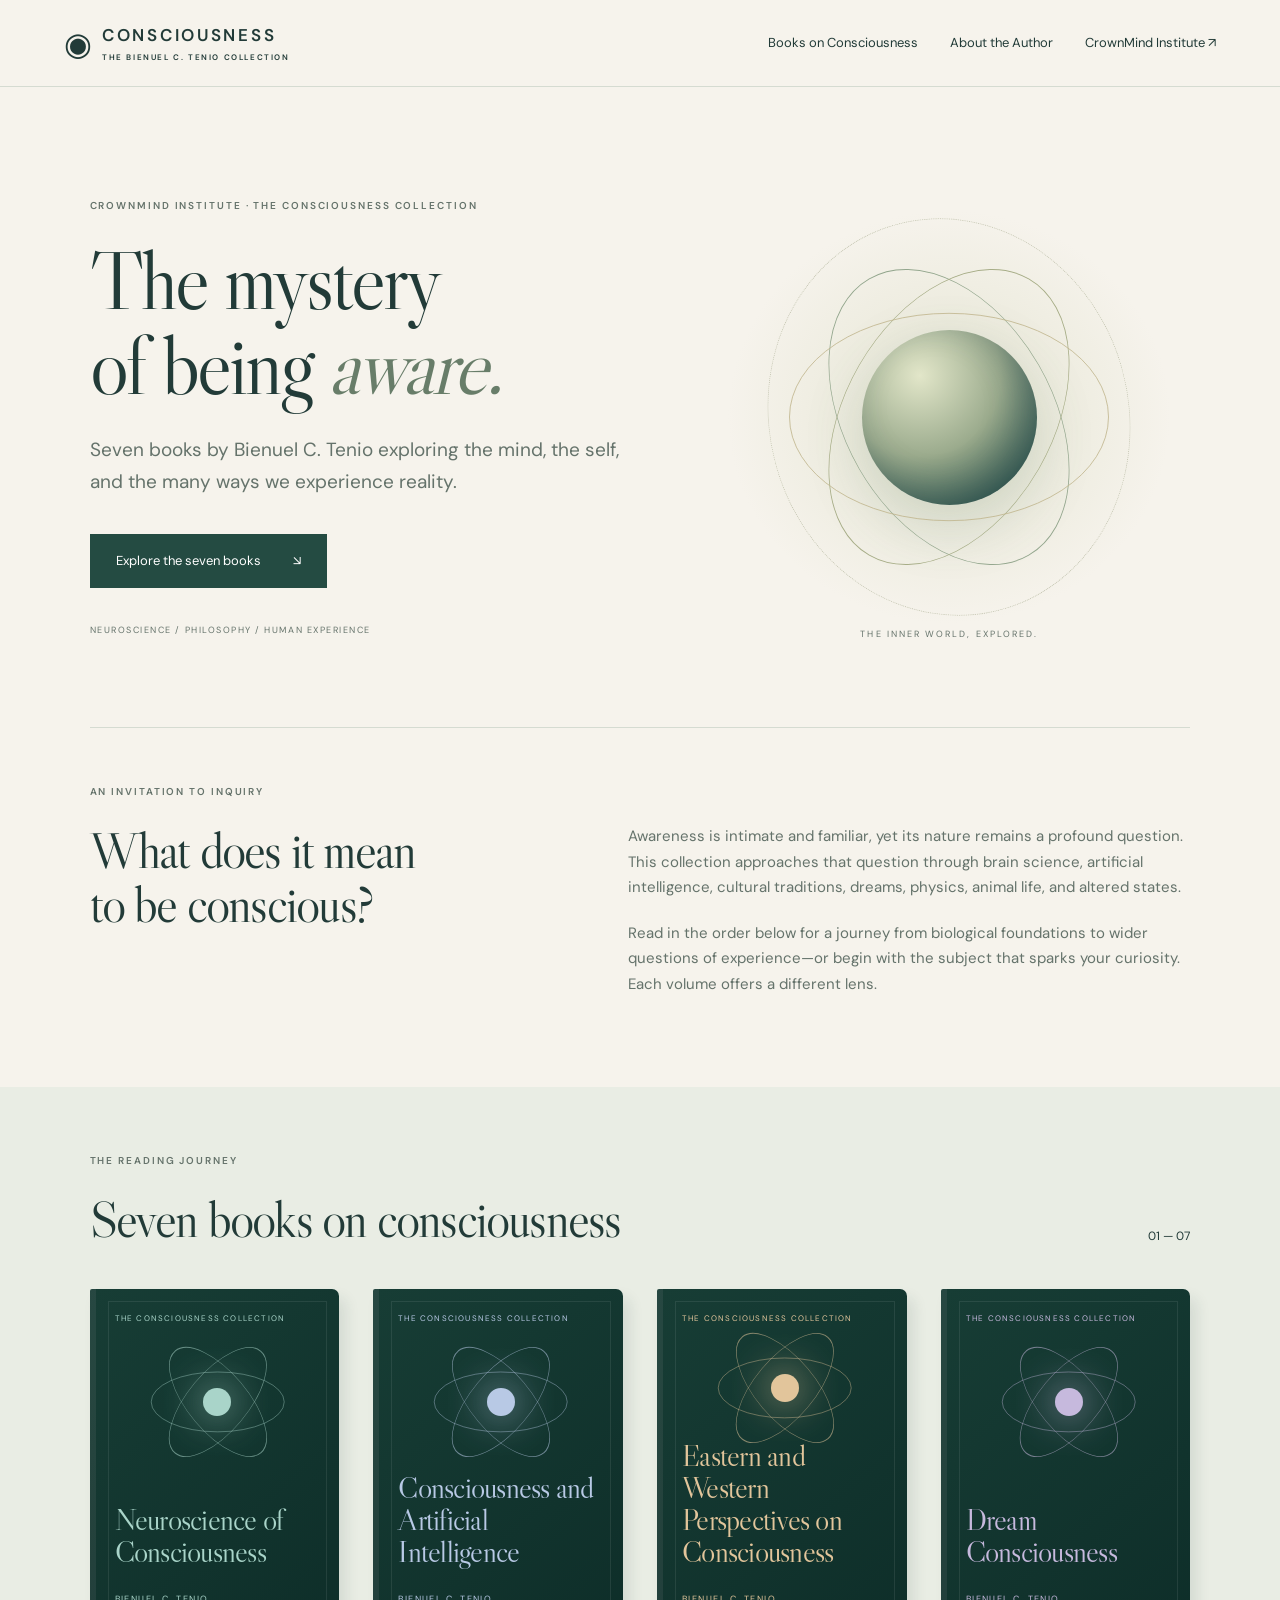
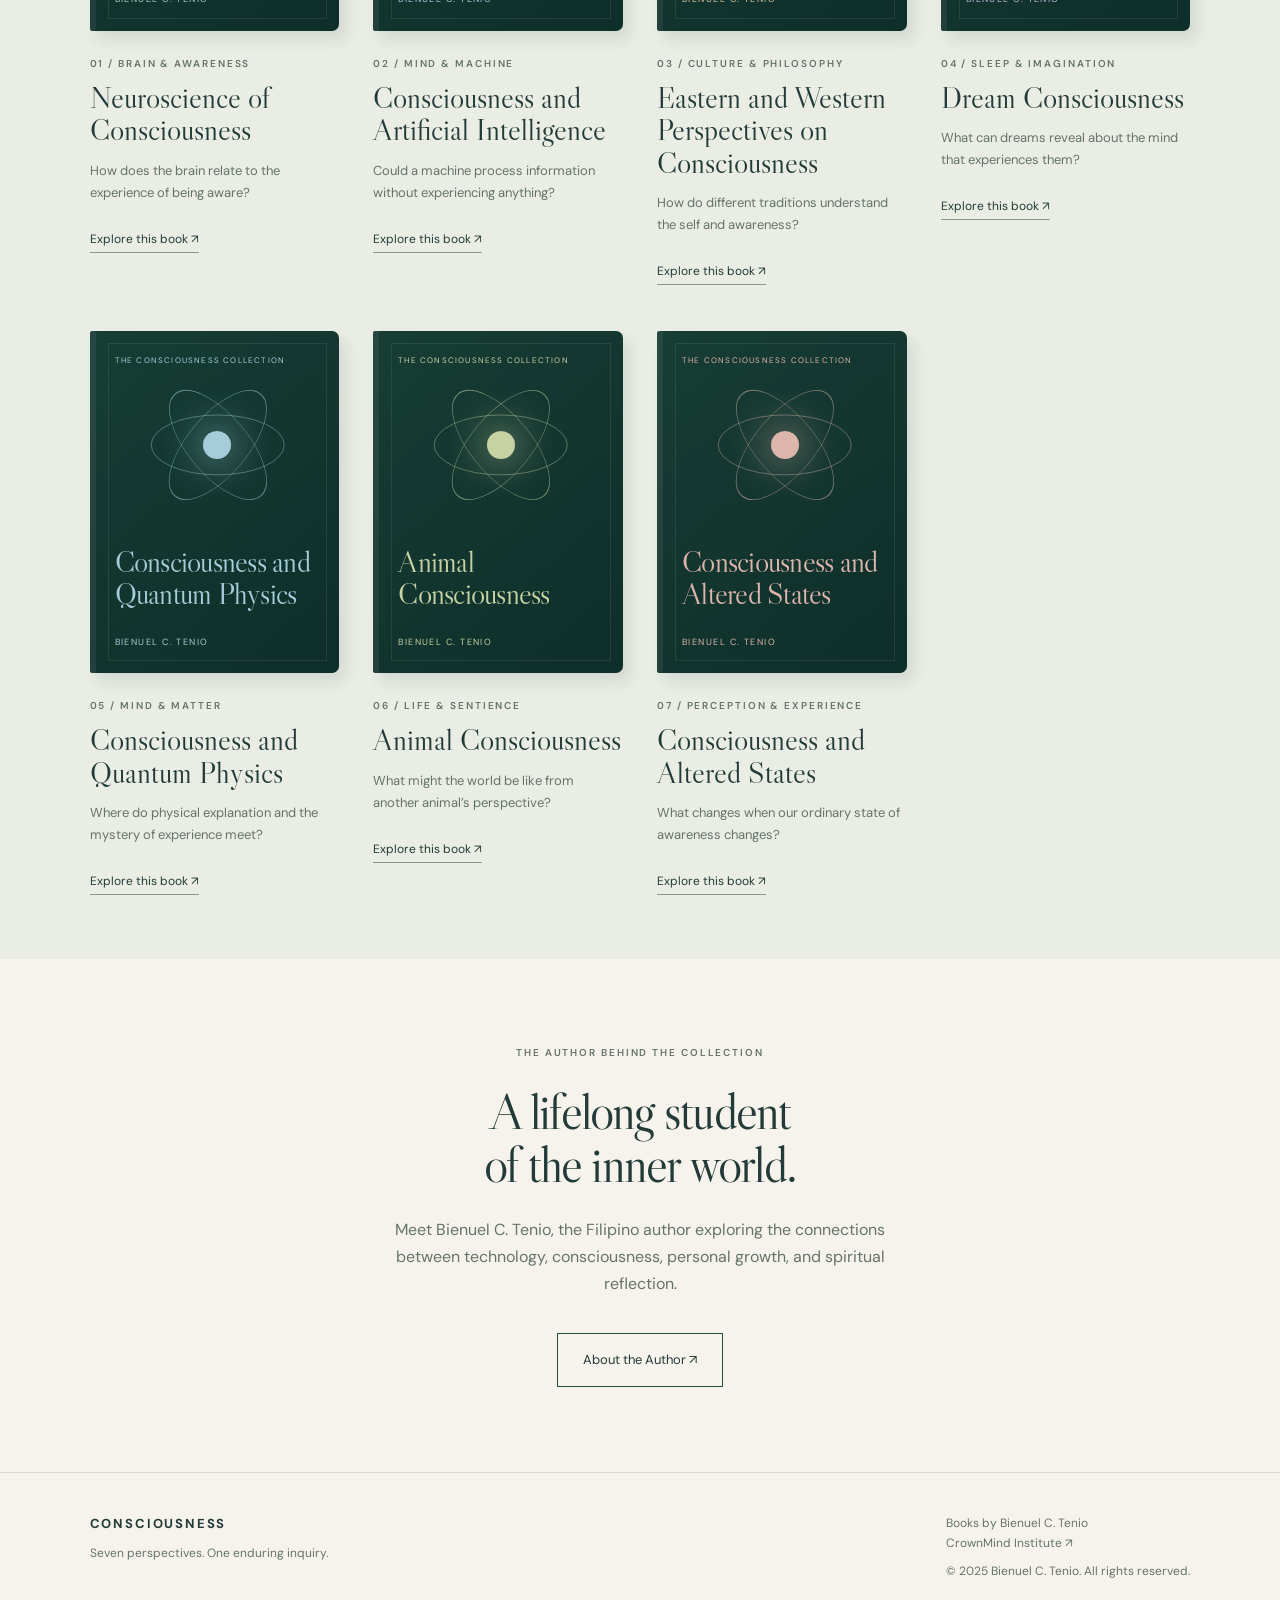
==== index.html @ 26a70807 "Add files via upload" ====
<!doctype html><html lang="en"><head><meta charset="utf-8"><meta name="viewport" content="width=device-width,initial-scale=1"><meta name="description" content="Books on Consciousness — Explore the Consciousness collection by Bienuel C. Tenio."><title>Books on Consciousness | Consciousness</title><link rel="stylesheet" href="assets/style.css"></head><body><a class="skip" href="#main">Skip to content</a><header><a class="brand" href="index.html" aria-label="Consciousness home"><span class="brand-mark">◉</span> CONSCIOUSNESS<span class="brand-sub">THE BIENUEL C. TENIO COLLECTION</span></a><nav aria-label="Main navigation"><a href="index.html">Books on Consciousness</a><a href="about-author.html">About the Author</a><a href="https://www.crownmind.net" target="_blank" rel="noopener noreferrer">CrownMind Institute ↗</a></nav></header><main id="main"><section class="hero"><div><p class="eyebrow">CROWNMIND INSTITUTE · THE CONSCIOUSNESS COLLECTION</p><h1>The mystery<br>of being <em>aware.</em></h1><p class="lead">Seven books by Bienuel C. Tenio exploring the mind, the self, and the many ways we experience reality.</p><a class="button" href="#collection">Explore the seven books <span>↘</span></a><p class="hero-note">NEUROSCIENCE / PHILOSOPHY / HUMAN EXPERIENCE</p></div><div class="mind-art" aria-hidden="true"><div class="halo h1"></div><div class="halo h2"></div><div class="halo h3"></div><div class="halo h4"></div><div class="core"></div><span class="art-caption">THE INNER WORLD, EXPLORED.</span></div></section><section class="intro"><p class="eyebrow">AN INVITATION TO INQUIRY</p><h2>What does it mean<br>to be conscious?</h2><div><p>Awareness is intimate and familiar, yet its nature remains a profound question. This collection approaches that question through brain science, artificial intelligence, cultural traditions, dreams, physics, animal life, and altered states.</p><p>Read in the order below for a journey from biological foundations to wider questions of experience—or begin with the subject that sparks your curiosity. Each volume offers a different lens.</p></div></section><section class="collection" id="collection"><div class="section-heading"><div><p class="eyebrow">THE READING JOURNEY</p><h2>Seven books on consciousness</h2></div><span>01 — 07</span></div><div class="books"><a class="book-card" href="neuroscience.html"><div class="cover " style="--accent:#a9d4c9"><span class="cover-top">THE CONSCIOUSNESS COLLECTION</span><div class="cover-orbit" aria-hidden="true"><i></i><i></i><i></i><b></b></div><div class="cover-title">Neuroscience of Consciousness</div><span class="cover-author">BIENUEL C. TENIO</span></div><div class="book-copy"><p class="eyebrow">01 / Brain &amp; awareness</p><h3>Neuroscience of Consciousness</h3><p>How does the brain relate to the experience of being aware?</p><span class="text-link">Explore this book ↗</span></div></a><a class="book-card" href="artificial-intelligence.html"><div class="cover " style="--accent:#b8c9e5"><span class="cover-top">THE CONSCIOUSNESS COLLECTION</span><div class="cover-orbit" aria-hidden="true"><i></i><i></i><i></i><b></b></div><div class="cover-title">Consciousness and Artificial Intelligence</div><span class="cover-author">BIENUEL C. TENIO</span></div><div class="book-copy"><p class="eyebrow">02 / Mind &amp; machine</p><h3>Consciousness and Artificial Intelligence</h3><p>Could a machine process information without experiencing anything?</p><span class="text-link">Explore this book ↗</span></div></a><a class="book-card" href="eastern-western.html"><div class="cover " style="--accent:#e2c59b"><span class="cover-top">THE CONSCIOUSNESS COLLECTION</span><div class="cover-orbit" aria-hidden="true"><i></i><i></i><i></i><b></b></div><div class="cover-title">Eastern and Western Perspectives on Consciousness</div><span class="cover-author">BIENUEL C. TENIO</span></div><div class="book-copy"><p class="eyebrow">03 / Culture &amp; philosophy</p><h3>Eastern and Western Perspectives on Consciousness</h3><p>How do different traditions understand the self and awareness?</p><span class="text-link">Explore this book ↗</span></div></a><a class="book-card" href="dream.html"><div class="cover " style="--accent:#c6b9dd"><span class="cover-top">THE CONSCIOUSNESS COLLECTION</span><div class="cover-orbit" aria-hidden="true"><i></i><i></i><i></i><b></b></div><div class="cover-title">Dream Consciousness</div><span class="cover-author">BIENUEL C. TENIO</span></div><div class="book-copy"><p class="eyebrow">04 / Sleep &amp; imagination</p><h3>Dream Consciousness</h3><p>What can dreams reveal about the mind that experiences them?</p><span class="text-link">Explore this book ↗</span></div></a><a class="book-card" href="quantum-physics.html"><div class="cover " style="--accent:#a7ccd9"><span class="cover-top">THE CONSCIOUSNESS COLLECTION</span><div class="cover-orbit" aria-hidden="true"><i></i><i></i><i></i><b></b></div><div class="cover-title">Consciousness and Quantum Physics</div><span class="cover-author">BIENUEL C. TENIO</span></div><div class="book-copy"><p class="eyebrow">05 / Mind &amp; matter</p><h3>Consciousness and Quantum Physics</h3><p>Where do physical explanation and the mystery of experience meet?</p><span class="text-link">Explore this book ↗</span></div></a><a class="book-card" href="animal.html"><div class="cover " style="--accent:#c7d2a3"><span class="cover-top">THE CONSCIOUSNESS COLLECTION</span><div class="cover-orbit" aria-hidden="true"><i></i><i></i><i></i><b></b></div><div class="cover-title">Animal Consciousness</div><span class="cover-author">BIENUEL C. TENIO</span></div><div class="book-copy"><p class="eyebrow">06 / Life &amp; sentience</p><h3>Animal Consciousness</h3><p>What might the world be like from another animal’s perspective?</p><span class="text-link">Explore this book ↗</span></div></a><a class="book-card" href="altered-states.html"><div class="cover " style="--accent:#dcb5ab"><span class="cover-top">THE CONSCIOUSNESS COLLECTION</span><div class="cover-orbit" aria-hidden="true"><i></i><i></i><i></i><b></b></div><div class="cover-title">Consciousness and Altered States</div><span class="cover-author">BIENUEL C. TENIO</span></div><div class="book-copy"><p class="eyebrow">07 / Perception &amp; experience</p><h3>Consciousness and Altered States</h3><p>What changes when our ordinary state of awareness changes?</p><span class="text-link">Explore this book ↗</span></div></a></div></section><section class="closing"><p class="eyebrow">THE AUTHOR BEHIND THE COLLECTION</p><h2>A lifelong student<br>of the inner world.</h2><p>Meet Bienuel C. Tenio, the Filipino author exploring the connections between technology, consciousness, personal growth, and spiritual reflection.</p><a class="button secondary" href="about-author.html">About the Author ↗</a></section></main><footer><div><strong>CONSCIOUSNESS</strong><p>Seven perspectives. One enduring inquiry.</p></div><div>Books by Bienuel C. Tenio<br><a href="https://www.crownmind.net" target="_blank" rel="noopener noreferrer">CrownMind Institute ↗</a><p>© 2025 Bienuel C. Tenio. All rights reserved.</p></div></footer></body></html>
---- assets/style.css ----
@import url('https://fonts.googleapis.com/css2?family=DM+Sans:wght@400;500;600;700&family=Libre+Caslon+Display&display=swap');
:root{--bg:#f6f3ec;--ink:#223b38;--muted:#65736b;--line:#d5dbd1;--green:#244b42;--gold:#b79b6b}*{box-sizing:border-box}html{scroll-behavior:smooth;scroll-padding-top:110px}body{margin:0;background:var(--bg);color:var(--ink);font:16px/1.7 'DM Sans',Arial,sans-serif}a{color:inherit;text-decoration:none}a:focus-visible{outline:3px solid #ad7840;outline-offset:5px}h1,h2,h3,p{margin-top:0}h1,h2{font-family:'Libre Caslon Display',Georgia,serif;font-weight:400;line-height:1.04;letter-spacing:-.035em}h1{font-size:clamp(52px,6.4vw,94px);margin-bottom:26px}h2{font-size:clamp(36px,4vw,56px);margin-bottom:25px}h3{line-height:1.3;font-size:22px;font-weight:500}p{margin-bottom:20px}header{display:flex;align-items:center;justify-content:space-between;padding:24px 5%;border-bottom:1px solid var(--line);gap:25px;background:var(--bg)}.brand{font-size:17px;letter-spacing:.16em;line-height:1.3;position:relative;padding-left:38px;font-weight:600}.brand-mark{position:absolute;left:0;font-size:32px;top:0;font-weight:400}.brand-sub{display:block;font-size:8px;letter-spacing:.2em;margin-top:6px}nav{display:flex;gap:32px;font-size:13px}nav a:hover,.text-link:hover{color:#9b6832}.hero{padding:75px 7% 55px;display:grid;grid-template-columns:1.2fr 1fr;gap:40px;min-height:640px;align-items:center;overflow:hidden}.eyebrow{font-size:10px;font-weight:600;letter-spacing:.19em;line-height:1.7;text-transform:uppercase;margin-bottom:24px;color:var(--muted)}h1 em{font-weight:400;color:#687d69}.lead{font-size:19px;line-height:1.7;max-width:530px;color:var(--muted)}.button{display:inline-flex;align-items:center;gap:32px;background:var(--green);color:#fff;padding:15px 25px;font-size:13px;margin-top:15px;border:1px solid var(--green)}.button:hover{background:#356658}.hero-note{font-size:9px;letter-spacing:.17em;margin:35px 0 0;color:var(--muted)}.mind-art{height:450px;position:relative;background:radial-gradient(ellipse at center,#d5d8bb88,transparent 65%);display:flex;align-items:center;justify-content:center}.halo{position:absolute;border:1px solid #94a78e;border-radius:50%;width:320px;height:320px;transform:rotate(-30deg) scaleX(.65)}.h2{transform:rotate(30deg) scaleX(.65);border-color:#a7ad87}.h3{transform:rotate(90deg) scaleX(.65);border-color:#c0b58d}.h4{width:400px;height:400px;border-style:dotted;transform:rotate(-15deg) scaleX(.9);border-color:#c4c5b1}.core{width:175px;height:175px;border-radius:50%;background:radial-gradient(circle at 33% 26%,#e2e6c9,#9bab8d 46%,#3e6253 80%);box-shadow:0 20px 60px #496f5030,inset -14px -12px 35px #193a4d44}.art-caption{position:absolute;bottom:0;font-size:9px;letter-spacing:.23em;color:var(--muted)}.intro{margin:0 7%;padding:55px 0 70px;border-top:1px solid var(--line);display:grid;grid-template-columns:1fr 1.2fr;gap:0 70px}.intro>.eyebrow{grid-column:1/-1}.intro p:not(.eyebrow){font-size:15px;color:var(--muted)}.collection{padding:65px 7%;background:#e9ede4}.section-heading{display:flex;justify-content:space-between;align-items:end;margin-bottom:42px}.section-heading h2{margin-bottom:0}.section-heading>span{font-size:12px;white-space:nowrap}.books{display:grid;grid-template-columns:repeat(3,1fr);gap:48px 34px}.book-card{display:block}.cover{aspect-ratio:.73;width:100%;background:linear-gradient(140deg,#173d35,#0e2e29);color:var(--accent);border-radius:2px 7px 7px 2px;box-shadow:7px 9px 14px #223b381a;position:relative;overflow:hidden;padding:24px 23px;display:flex;flex-direction:column;border-left:6px solid #ffffff15;transition:transform .25s}.book-card:hover .cover{transform:translateY(-6px)}.cover:after{content:'';position:absolute;inset:12px;border:1px solid #ffffff15;pointer-events:none}.cover-top{font-size:8px;letter-spacing:.15em;z-index:1}.cover-title{font:clamp(25px,2.7vw,40px)/1.06 'Libre Caslon Display',Georgia,serif;letter-spacing:-.025em;margin-top:auto;max-width:95%;z-index:1}.cover-author{font-size:9px;letter-spacing:.16em;margin-top:25px;z-index:1}.cover-orbit{height:45%;position:relative;display:flex;align-items:center;justify-content:center;margin-top:10px}.cover-orbit i{width:65%;aspect-ratio:1;border:1px solid currentColor;border-radius:50%;position:absolute;opacity:.55;transform:rotate(40deg) scaleX(.45)}.cover-orbit i:nth-child(2){transform:rotate(-40deg) scaleX(.45)}.cover-orbit i:nth-child(3){transform:rotate(90deg) scaleX(.45)}.cover-orbit b{width:28px;height:28px;border-radius:50%;background:currentColor;box-shadow:0 0 40px currentColor}.book-copy{padding-top:24px}.book-copy .eyebrow{margin-bottom:10px}.book-copy h3{font:30px/1.08 'Libre Caslon Display',Georgia,serif;margin-bottom:13px}.book-copy>p:not(.eyebrow){font-size:13px;color:var(--muted)}.text-link{font-size:12px;border-bottom:1px solid #89998a;padding-bottom:5px}.closing{padding:85px 7%;text-align:center;max-width:800px;margin:auto}.closing p:not(.eyebrow){color:var(--muted);max-width:540px;margin:0 auto 20px}.secondary{background:transparent;color:var(--ink)}.secondary:hover{color:white}footer{border-top:1px solid var(--line);padding:40px 7%;display:flex;justify-content:space-between;font-size:12px;color:var(--muted)}footer strong{font-size:13px;letter-spacing:.14em;color:var(--ink)}footer p{margin:8px 0}.breadcrumb{padding:25px 7%;font-size:11px;color:var(--muted)}.breadcrumb a{text-decoration:underline}.book-hero{display:grid;grid-template-columns:1.5fr .7fr;gap:10%;align-items:center;padding:35px 10% 70px}.book-hero h1{font-size:clamp(48px,5.4vw,80px)}.subtitle{color:var(--muted);font-size:18px;max-width:640px}.byline{font-size:14px}.metadata{display:flex;flex-wrap:wrap;gap:8px 22px;font-size:11px;color:var(--muted);padding-top:15px;border-top:1px solid var(--line)}.cover.large{min-width:220px;max-width:330px;transform:rotate(3deg)}.large .cover-title{font-size:36px}.detail-layout{display:grid;grid-template-columns:200px minmax(0,780px);gap:65px;max-width:1120px;margin:0 auto;padding:65px 30px;border-top:1px solid var(--line)}aside{position:sticky;top:30px;align-self:start;display:flex;flex-direction:column;gap:15px;font-size:12px}aside .eyebrow{margin-bottom:4px}aside a:hover{text-decoration:underline}article section{padding-bottom:50px;margin-bottom:35px;border-bottom:1px solid var(--line)}article section>p{color:var(--muted)}article h2{font-size:44px}.themes{padding:0;list-style:none;display:grid;grid-template-columns:1fr 1fr;gap:0 25px}.themes li{border-top:1px solid var(--line);padding:18px 0;font-size:14px}.themes li:before{content:'↗';margin-right:12px;color:#8b9b7d}.small{font-size:12px}.chapters{padding-left:25px}.chapters li{padding:15px 0 15px 14px;border-bottom:1px solid var(--line)}.chapters li::marker{color:#899881;font-size:12px}.chapters h3{font-size:17px;margin-bottom:8px}.chapters p{font-size:14px;color:var(--muted);margin-bottom:0}.note{padding:24px;background:#e9ede4;font-size:13px;margin-top:25px}.note p{margin:12px 0 0;color:var(--muted)}article .reflection{padding:30px;background:#244b42;color:#f4f0e5;border:0}article .reflection .eyebrow{color:#becdbb}.reflection h2{font-size:34px;margin-bottom:0}.book-pagination{display:grid;grid-template-columns:1fr 1fr;padding:35px 7% 60px;gap:35px}.book-pagination a{border-top:1px solid var(--line);padding-top:20px;font-family:Georgia,serif;font-size:21px}.book-pagination a:last-child{text-align:right}.book-pagination small{display:block;font:9px 'DM Sans',Arial,sans-serif;letter-spacing:.15em;margin-bottom:10px}.author-hero{text-align:center;padding:50px 7%;border-bottom:1px solid var(--line)}.author-hero .lead{margin:auto}.biography{max-width:790px;margin:55px auto 90px;padding:0 25px;font-size:17px;color:var(--muted)}.dropcap:first-letter{float:left;font:78px/1 Georgia,serif;margin:0 10px 0 0;color:var(--ink)}.author-signature{font:32px 'Libre Caslon Display',Georgia,serif;color:var(--ink);margin:40px 0}.author-signature span{display:block;font:11px 'DM Sans',Arial,sans-serif;color:var(--muted);margin-top:10px}.author-actions{display:flex;align-items:center;gap:30px}.skip{position:absolute;top:-100px;left:20px;background:white;z-index:10;padding:10px}.skip:focus{top:0}@media(min-width:1250px){.books{grid-template-columns:repeat(4,1fr)}.cover-title{font-size:30px}.cover{padding:23px 19px}}@media(max-width:800px){header{align-items:flex-start;flex-direction:column;gap:20px}nav{gap:20px;font-size:11px;flex-wrap:wrap}.hero{padding-top:45px;grid-template-columns:1fr;gap:10px;min-height:0}.hero h1{font-size:68px}.mind-art{height:340px}.halo{width:260px;height:260px}.h4{width:310px;height:310px}.core{width:145px;height:145px}.intro{grid-template-columns:1fr;padding-top:40px;gap:0}.books{grid-template-columns:repeat(2,1fr);gap:32px 20px}.cover-title{font-size:30px}.cover-top{font-size:6px}.book-copy h3{font-size:27px}.book-hero{grid-template-columns:1fr .65fr;gap:30px;padding:20px 7% 45px}.book-hero h1{font-size:44px}.cover.large{min-width:0}.large .cover-title{font-size:26px}.detail-layout{grid-template-columns:1fr;gap:35px;padding:35px 7%}aside{position:static;flex-direction:row;flex-wrap:wrap;gap:13px}aside .eyebrow{width:100%}article h2{font-size:37px}}@media(max-width:500px){.hero h1{font-size:60px}.eyebrow{font-size:9px}.lead{font-size:17px}.section-heading{align-items:start;gap:15px}.section-heading h2{font-size:38px}.books{gap:32px 16px}.cover{padding:17px 13px;border-left-width:4px}.cover-title{font-size:25px}.cover-author{font-size:6px;margin-top:17px}.cover-top{font-size:5px}.cover-orbit b{width:18px;height:18px}.book-copy h3{font-size:25px}.book-copy .eyebrow{font-size:8px}.book-hero{display:flex;flex-direction:column;align-items:flex-start}.book-hero h1{font-size:49px}.cover.large{width:220px;align-self:center;margin:25px 0 10px}.large .cover-title{font-size:31px}.themes{grid-template-columns:1fr}.author-actions{flex-direction:column;align-items:start}footer{flex-direction:column;gap:25px}.book-pagination a{font-size:17px}.biography{font-size:16px}.author-hero h1{font-size:55px}}@media(prefers-reduced-motion:reduce){html{scroll-behavior:auto}*{transition:none!important}}
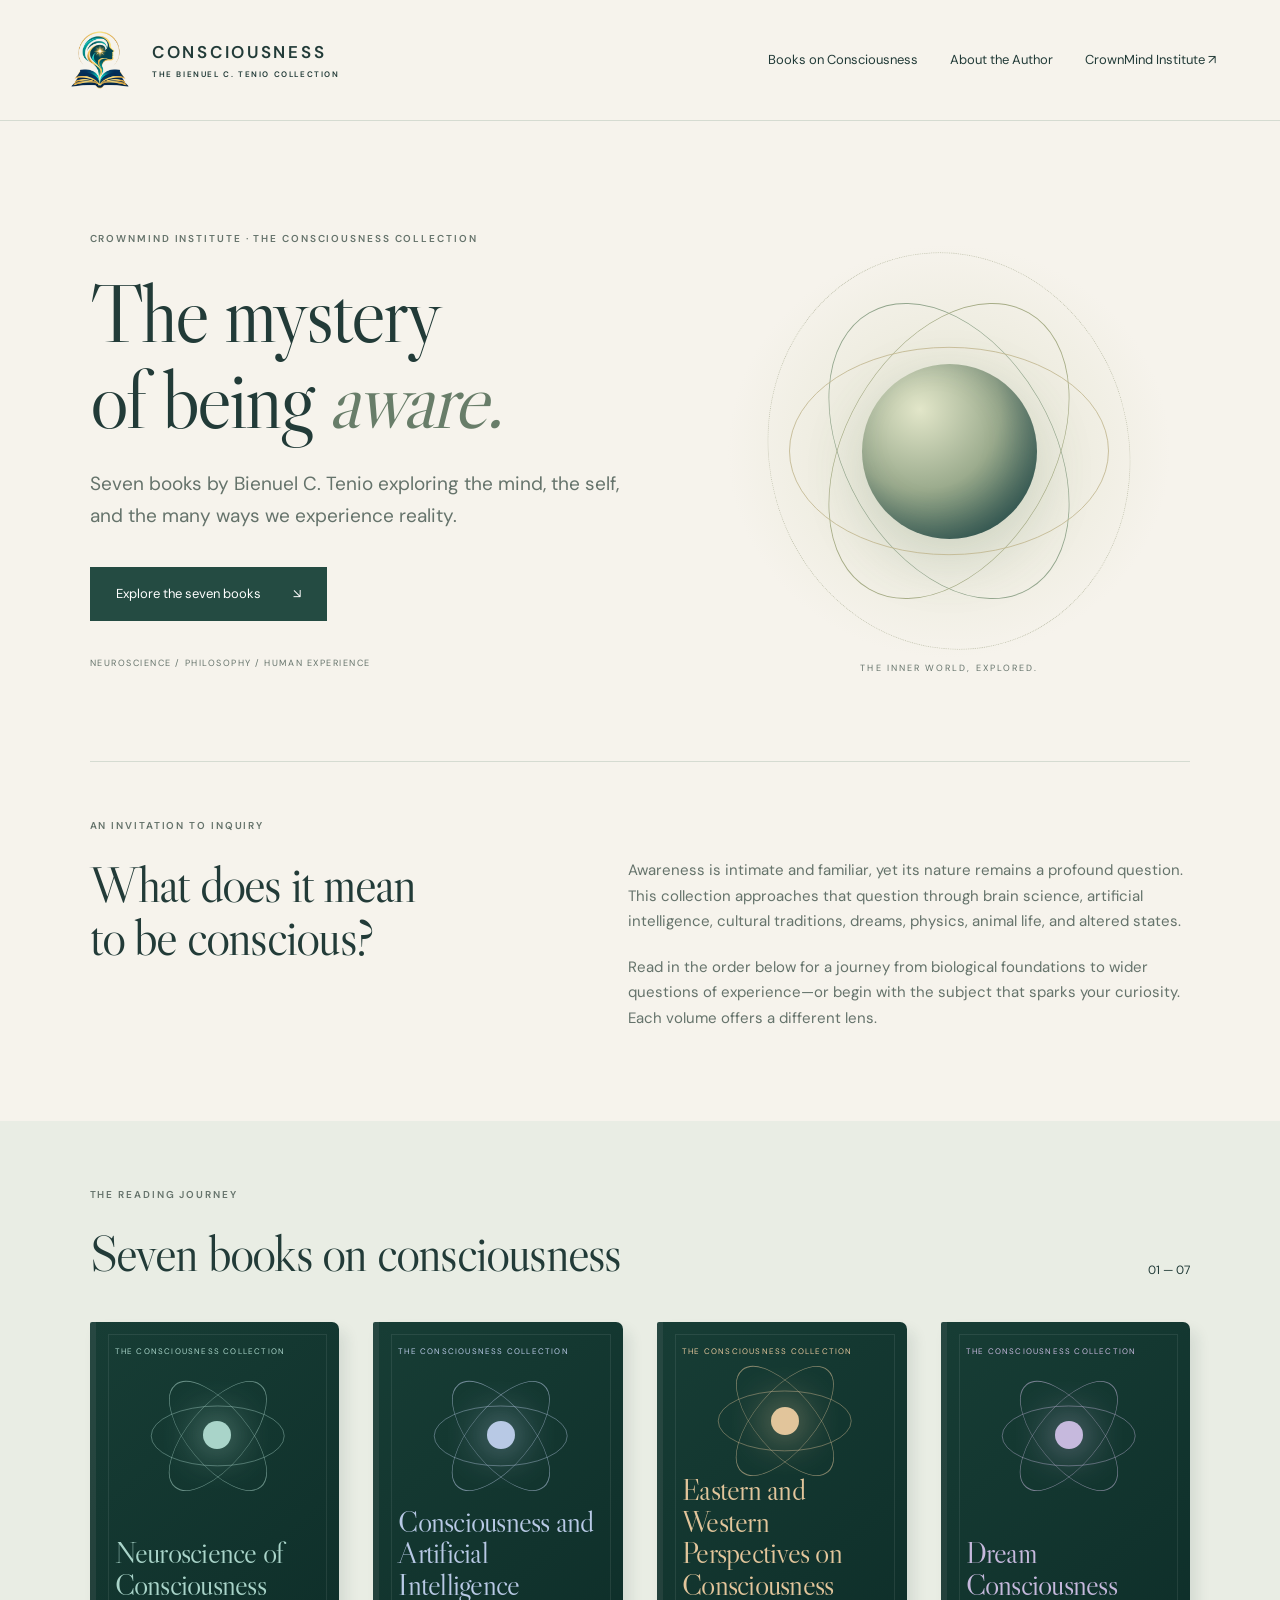
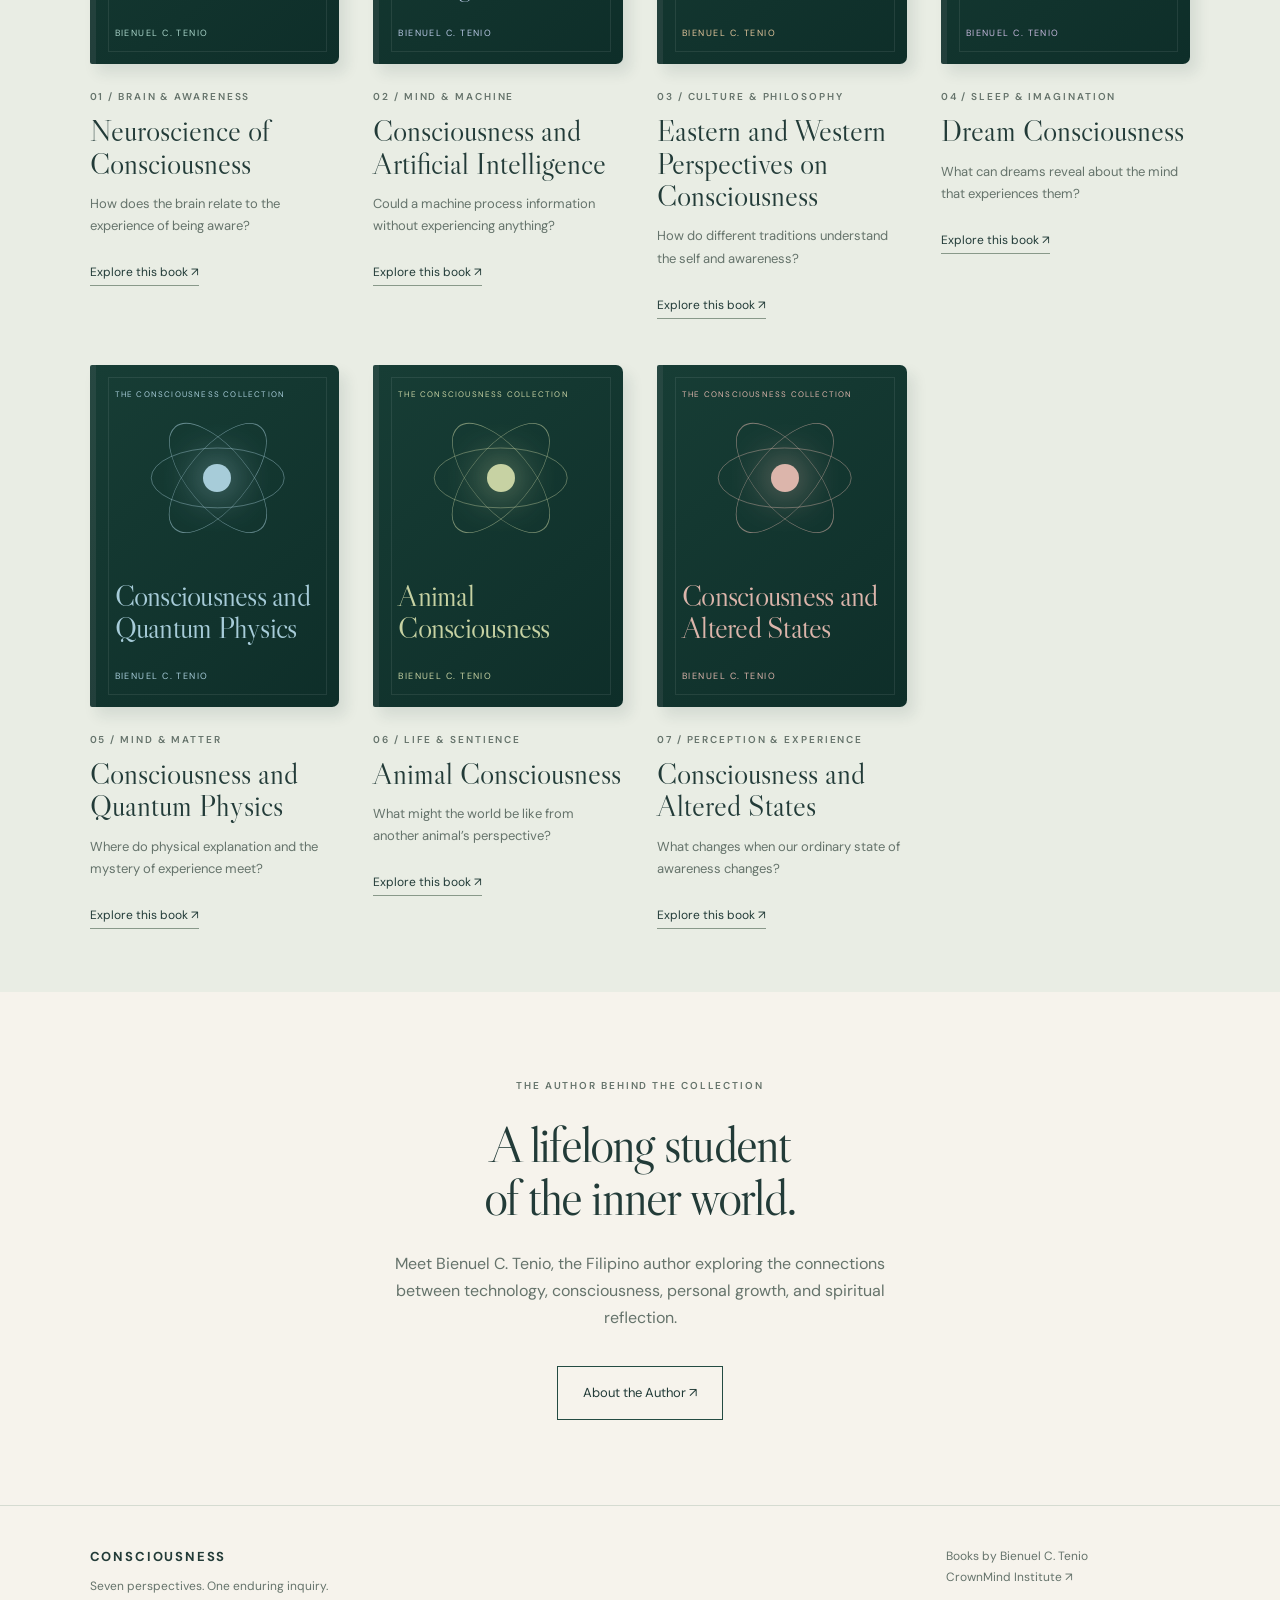
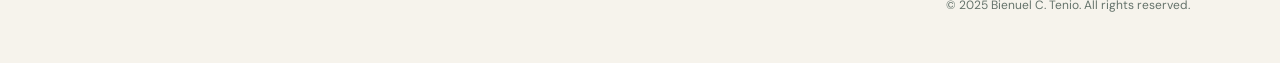
==== commit 310d8dee: "Add Consciousness Books logo to every page" ====
--- a/index.html
+++ b/index.html
@@ -1 +1 @@
-<!doctype html><html lang="en"><head><meta charset="utf-8"><meta name="viewport" content="width=device-width,initial-scale=1"><meta name="description" content="Books on Consciousness — Explore the Consciousness collection by Bienuel C. Tenio."><title>Books on Consciousness | Consciousness</title><link rel="stylesheet" href="assets/style.css"></head><body><a class="skip" href="#main">Skip to content</a><header><a class="brand" href="index.html" aria-label="Consciousness home"><span class="brand-mark">◉</span> CONSCIOUSNESS<span class="brand-sub">THE BIENUEL C. TENIO COLLECTION</span></a><nav aria-label="Main navigation"><a href="index.html">Books on Consciousness</a><a href="about-author.html">About the Author</a><a href="https://www.crownmind.net" target="_blank" rel="noopener noreferrer">CrownMind Institute ↗</a></nav></header><main id="main"><section class="hero"><div><p class="eyebrow">CROWNMIND INSTITUTE · THE CONSCIOUSNESS COLLECTION</p><h1>The mystery<br>of being <em>aware.</em></h1><p class="lead">Seven books by Bienuel C. Tenio exploring the mind, the self, and the many ways we experience reality.</p><a class="button" href="#collection">Explore the seven books <span>↘</span></a><p class="hero-note">NEUROSCIENCE / PHILOSOPHY / HUMAN EXPERIENCE</p></div><div class="mind-art" aria-hidden="true"><div class="halo h1"></div><div class="halo h2"></div><div class="halo h3"></div><div class="halo h4"></div><div class="core"></div><span class="art-caption">THE INNER WORLD, EXPLORED.</span></div></section><section class="intro"><p class="eyebrow">AN INVITATION TO INQUIRY</p><h2>What does it mean<br>to be conscious?</h2><div><p>Awareness is intimate and familiar, yet its nature remains a profound question. This collection approaches that question through brain science, artificial intelligence, cultural traditions, dreams, physics, animal life, and altered states.</p><p>Read in the order below for a journey from biological foundations to wider questions of experience—or begin with the subject that sparks your curiosity. Each volume offers a different lens.</p></div></section><section class="collection" id="collection"><div class="section-heading"><div><p class="eyebrow">THE READING JOURNEY</p><h2>Seven books on consciousness</h2></div><span>01 — 07</span></div><div class="books"><a class="book-card" href="neuroscience.html"><div class="cover " style="--accent:#a9d4c9"><span class="cover-top">THE CONSCIOUSNESS COLLECTION</span><div class="cover-orbit" aria-hidden="true"><i></i><i></i><i></i><b></b></div><div class="cover-title">Neuroscience of Consciousness</div><span class="cover-author">BIENUEL C. TENIO</span></div><div class="book-copy"><p class="eyebrow">01 / Brain &amp; awareness</p><h3>Neuroscience of Consciousness</h3><p>How does the brain relate to the experience of being aware?</p><span class="text-link">Explore this book ↗</span></div></a><a class="book-card" href="artificial-intelligence.html"><div class="cover " style="--accent:#b8c9e5"><span class="cover-top">THE CONSCIOUSNESS COLLECTION</span><div class="cover-orbit" aria-hidden="true"><i></i><i></i><i></i><b></b></div><div class="cover-title">Consciousness and Artificial Intelligence</div><span class="cover-author">BIENUEL C. TENIO</span></div><div class="book-copy"><p class="eyebrow">02 / Mind &amp; machine</p><h3>Consciousness and Artificial Intelligence</h3><p>Could a machine process information without experiencing anything?</p><span class="text-link">Explore this book ↗</span></div></a><a class="book-card" href="eastern-western.html"><div class="cover " style="--accent:#e2c59b"><span class="cover-top">THE CONSCIOUSNESS COLLECTION</span><div class="cover-orbit" aria-hidden="true"><i></i><i></i><i></i><b></b></div><div class="cover-title">Eastern and Western Perspectives on Consciousness</div><span class="cover-author">BIENUEL C. TENIO</span></div><div class="book-copy"><p class="eyebrow">03 / Culture &amp; philosophy</p><h3>Eastern and Western Perspectives on Consciousness</h3><p>How do different traditions understand the self and awareness?</p><span class="text-link">Explore this book ↗</span></div></a><a class="book-card" href="dream.html"><div class="cover " style="--accent:#c6b9dd"><span class="cover-top">THE CONSCIOUSNESS COLLECTION</span><div class="cover-orbit" aria-hidden="true"><i></i><i></i><i></i><b></b></div><div class="cover-title">Dream Consciousness</div><span class="cover-author">BIENUEL C. TENIO</span></div><div class="book-copy"><p class="eyebrow">04 / Sleep &amp; imagination</p><h3>Dream Consciousness</h3><p>What can dreams reveal about the mind that experiences them?</p><span class="text-link">Explore this book ↗</span></div></a><a class="book-card" href="quantum-physics.html"><div class="cover " style="--accent:#a7ccd9"><span class="cover-top">THE CONSCIOUSNESS COLLECTION</span><div class="cover-orbit" aria-hidden="true"><i></i><i></i><i></i><b></b></div><div class="cover-title">Consciousness and Quantum Physics</div><span class="cover-author">BIENUEL C. TENIO</span></div><div class="book-copy"><p class="eyebrow">05 / Mind &amp; matter</p><h3>Consciousness and Quantum Physics</h3><p>Where do physical explanation and the mystery of experience meet?</p><span class="text-link">Explore this book ↗</span></div></a><a class="book-card" href="animal.html"><div class="cover " style="--accent:#c7d2a3"><span class="cover-top">THE CONSCIOUSNESS COLLECTION</span><div class="cover-orbit" aria-hidden="true"><i></i><i></i><i></i><b></b></div><div class="cover-title">Animal Consciousness</div><span class="cover-author">BIENUEL C. TENIO</span></div><div class="book-copy"><p class="eyebrow">06 / Life &amp; sentience</p><h3>Animal Consciousness</h3><p>What might the world be like from another animal’s perspective?</p><span class="text-link">Explore this book ↗</span></div></a><a class="book-card" href="altered-states.html"><div class="cover " style="--accent:#dcb5ab"><span class="cover-top">THE CONSCIOUSNESS COLLECTION</span><div class="cover-orbit" aria-hidden="true"><i></i><i></i><i></i><b></b></div><div class="cover-title">Consciousness and Altered States</div><span class="cover-author">BIENUEL C. TENIO</span></div><div class="book-copy"><p class="eyebrow">07 / Perception &amp; experience</p><h3>Consciousness and Altered States</h3><p>What changes when our ordinary state of awareness changes?</p><span class="text-link">Explore this book ↗</span></div></a></div></section><section class="closing"><p class="eyebrow">THE AUTHOR BEHIND THE COLLECTION</p><h2>A lifelong student<br>of the inner world.</h2><p>Meet Bienuel C. Tenio, the Filipino author exploring the connections between technology, consciousness, personal growth, and spiritual reflection.</p><a class="button secondary" href="about-author.html">About the Author ↗</a></section></main><footer><div><strong>CONSCIOUSNESS</strong><p>Seven perspectives. One enduring inquiry.</p></div><div>Books by Bienuel C. Tenio<br><a href="https://www.crownmind.net" target="_blank" rel="noopener noreferrer">CrownMind Institute ↗</a><p>© 2025 Bienuel C. Tenio. All rights reserved.</p></div></footer></body></html>+<!doctype html><html lang="en"><head><meta charset="utf-8"><meta name="viewport" content="width=device-width,initial-scale=1"><meta name="description" content="Books on Consciousness — Explore the Consciousness collection by Bienuel C. Tenio."><title>Books on Consciousness | Consciousness</title><link rel="stylesheet" href="assets/style.css"></head><body><a class="skip" href="#main">Skip to content</a><header><a class="brand" href="index.html" aria-label="Consciousness home"><img class="brand-logo" src="assets/consciousness-books-logo.png" alt="Consciousness Books logo" width="72" height="72"> CONSCIOUSNESS<span class="brand-sub">THE BIENUEL C. TENIO COLLECTION</span></a><nav aria-label="Main navigation"><a href="index.html">Books on Consciousness</a><a href="about-author.html">About the Author</a><a href="https://www.crownmind.net" target="_blank" rel="noopener noreferrer">CrownMind Institute ↗</a></nav></header><main id="main"><section class="hero"><div><p class="eyebrow">CROWNMIND INSTITUTE · THE CONSCIOUSNESS COLLECTION</p><h1>The mystery<br>of being <em>aware.</em></h1><p class="lead">Seven books by Bienuel C. Tenio exploring the mind, the self, and the many ways we experience reality.</p><a class="button" href="#collection">Explore the seven books <span>↘</span></a><p class="hero-note">NEUROSCIENCE / PHILOSOPHY / HUMAN EXPERIENCE</p></div><div class="mind-art" aria-hidden="true"><div class="halo h1"></div><div class="halo h2"></div><div class="halo h3"></div><div class="halo h4"></div><div class="core"></div><span class="art-caption">THE INNER WORLD, EXPLORED.</span></div></section><section class="intro"><p class="eyebrow">AN INVITATION TO INQUIRY</p><h2>What does it mean<br>to be conscious?</h2><div><p>Awareness is intimate and familiar, yet its nature remains a profound question. This collection approaches that question through brain science, artificial intelligence, cultural traditions, dreams, physics, animal life, and altered states.</p><p>Read in the order below for a journey from biological foundations to wider questions of experience—or begin with the subject that sparks your curiosity. Each volume offers a different lens.</p></div></section><section class="collection" id="collection"><div class="section-heading"><div><p class="eyebrow">THE READING JOURNEY</p><h2>Seven books on consciousness</h2></div><span>01 — 07</span></div><div class="books"><a class="book-card" href="neuroscience.html"><div class="cover " style="--accent:#a9d4c9"><span class="cover-top">THE CONSCIOUSNESS COLLECTION</span><div class="cover-orbit" aria-hidden="true"><i></i><i></i><i></i><b></b></div><div class="cover-title">Neuroscience of Consciousness</div><span class="cover-author">BIENUEL C. TENIO</span></div><div class="book-copy"><p class="eyebrow">01 / Brain &amp; awareness</p><h3>Neuroscience of Consciousness</h3><p>How does the brain relate to the experience of being aware?</p><span class="text-link">Explore this book ↗</span></div></a><a class="book-card" href="artificial-intelligence.html"><div class="cover " style="--accent:#b8c9e5"><span class="cover-top">THE CONSCIOUSNESS COLLECTION</span><div class="cover-orbit" aria-hidden="true"><i></i><i></i><i></i><b></b></div><div class="cover-title">Consciousness and Artificial Intelligence</div><span class="cover-author">BIENUEL C. TENIO</span></div><div class="book-copy"><p class="eyebrow">02 / Mind &amp; machine</p><h3>Consciousness and Artificial Intelligence</h3><p>Could a machine process information without experiencing anything?</p><span class="text-link">Explore this book ↗</span></div></a><a class="book-card" href="eastern-western.html"><div class="cover " style="--accent:#e2c59b"><span class="cover-top">THE CONSCIOUSNESS COLLECTION</span><div class="cover-orbit" aria-hidden="true"><i></i><i></i><i></i><b></b></div><div class="cover-title">Eastern and Western Perspectives on Consciousness</div><span class="cover-author">BIENUEL C. TENIO</span></div><div class="book-copy"><p class="eyebrow">03 / Culture &amp; philosophy</p><h3>Eastern and Western Perspectives on Consciousness</h3><p>How do different traditions understand the self and awareness?</p><span class="text-link">Explore this book ↗</span></div></a><a class="book-card" href="dream.html"><div class="cover " style="--accent:#c6b9dd"><span class="cover-top">THE CONSCIOUSNESS COLLECTION</span><div class="cover-orbit" aria-hidden="true"><i></i><i></i><i></i><b></b></div><div class="cover-title">Dream Consciousness</div><span class="cover-author">BIENUEL C. TENIO</span></div><div class="book-copy"><p class="eyebrow">04 / Sleep &amp; imagination</p><h3>Dream Consciousness</h3><p>What can dreams reveal about the mind that experiences them?</p><span class="text-link">Explore this book ↗</span></div></a><a class="book-card" href="quantum-physics.html"><div class="cover " style="--accent:#a7ccd9"><span class="cover-top">THE CONSCIOUSNESS COLLECTION</span><div class="cover-orbit" aria-hidden="true"><i></i><i></i><i></i><b></b></div><div class="cover-title">Consciousness and Quantum Physics</div><span class="cover-author">BIENUEL C. TENIO</span></div><div class="book-copy"><p class="eyebrow">05 / Mind &amp; matter</p><h3>Consciousness and Quantum Physics</h3><p>Where do physical explanation and the mystery of experience meet?</p><span class="text-link">Explore this book ↗</span></div></a><a class="book-card" href="animal.html"><div class="cover " style="--accent:#c7d2a3"><span class="cover-top">THE CONSCIOUSNESS COLLECTION</span><div class="cover-orbit" aria-hidden="true"><i></i><i></i><i></i><b></b></div><div class="cover-title">Animal Consciousness</div><span class="cover-author">BIENUEL C. TENIO</span></div><div class="book-copy"><p class="eyebrow">06 / Life &amp; sentience</p><h3>Animal Consciousness</h3><p>What might the world be like from another animal’s perspective?</p><span class="text-link">Explore this book ↗</span></div></a><a class="book-card" href="altered-states.html"><div class="cover " style="--accent:#dcb5ab"><span class="cover-top">THE CONSCIOUSNESS COLLECTION</span><div class="cover-orbit" aria-hidden="true"><i></i><i></i><i></i><b></b></div><div class="cover-title">Consciousness and Altered States</div><span class="cover-author">BIENUEL C. TENIO</span></div><div class="book-copy"><p class="eyebrow">07 / Perception &amp; experience</p><h3>Consciousness and Altered States</h3><p>What changes when our ordinary state of awareness changes?</p><span class="text-link">Explore this book ↗</span></div></a></div></section><section class="closing"><p class="eyebrow">THE AUTHOR BEHIND THE COLLECTION</p><h2>A lifelong student<br>of the inner world.</h2><p>Meet Bienuel C. Tenio, the Filipino author exploring the connections between technology, consciousness, personal growth, and spiritual reflection.</p><a class="button secondary" href="about-author.html">About the Author ↗</a></section></main><footer><div><strong>CONSCIOUSNESS</strong><p>Seven perspectives. One enduring inquiry.</p></div><div>Books by Bienuel C. Tenio<br><a href="https://www.crownmind.net" target="_blank" rel="noopener noreferrer">CrownMind Institute ↗</a><p>© 2025 Bienuel C. Tenio. All rights reserved.</p></div></footer></body></html>
--- a/assets/style.css
+++ b/assets/style.css
@@ -1,2 +1,5 @@
 @import url('https://fonts.googleapis.com/css2?family=DM+Sans:wght@400;500;600;700&family=Libre+Caslon+Display&display=swap');
 :root{--bg:#f6f3ec;--ink:#223b38;--muted:#65736b;--line:#d5dbd1;--green:#244b42;--gold:#b79b6b}*{box-sizing:border-box}html{scroll-behavior:smooth;scroll-padding-top:110px}body{margin:0;background:var(--bg);color:var(--ink);font:16px/1.7 'DM Sans',Arial,sans-serif}a{color:inherit;text-decoration:none}a:focus-visible{outline:3px solid #ad7840;outline-offset:5px}h1,h2,h3,p{margin-top:0}h1,h2{font-family:'Libre Caslon Display',Georgia,serif;font-weight:400;line-height:1.04;letter-spacing:-.035em}h1{font-size:clamp(52px,6.4vw,94px);margin-bottom:26px}h2{font-size:clamp(36px,4vw,56px);margin-bottom:25px}h3{line-height:1.3;font-size:22px;font-weight:500}p{margin-bottom:20px}header{display:flex;align-items:center;justify-content:space-between;padding:24px 5%;border-bottom:1px solid var(--line);gap:25px;background:var(--bg)}.brand{font-size:17px;letter-spacing:.16em;line-height:1.3;position:relative;padding-left:38px;font-weight:600}.brand-mark{position:absolute;left:0;font-size:32px;top:0;font-weight:400}.brand-sub{display:block;font-size:8px;letter-spacing:.2em;margin-top:6px}nav{display:flex;gap:32px;font-size:13px}nav a:hover,.text-link:hover{color:#9b6832}.hero{padding:75px 7% 55px;display:grid;grid-template-columns:1.2fr 1fr;gap:40px;min-height:640px;align-items:center;overflow:hidden}.eyebrow{font-size:10px;font-weight:600;letter-spacing:.19em;line-height:1.7;text-transform:uppercase;margin-bottom:24px;color:var(--muted)}h1 em{font-weight:400;color:#687d69}.lead{font-size:19px;line-height:1.7;max-width:530px;color:var(--muted)}.button{display:inline-flex;align-items:center;gap:32px;background:var(--green);color:#fff;padding:15px 25px;font-size:13px;margin-top:15px;border:1px solid var(--green)}.button:hover{background:#356658}.hero-note{font-size:9px;letter-spacing:.17em;margin:35px 0 0;color:var(--muted)}.mind-art{height:450px;position:relative;background:radial-gradient(ellipse at center,#d5d8bb88,transparent 65%);display:flex;align-items:center;justify-content:center}.halo{position:absolute;border:1px solid #94a78e;border-radius:50%;width:320px;height:320px;transform:rotate(-30deg) scaleX(.65)}.h2{transform:rotate(30deg) scaleX(.65);border-color:#a7ad87}.h3{transform:rotate(90deg) scaleX(.65);border-color:#c0b58d}.h4{width:400px;height:400px;border-style:dotted;transform:rotate(-15deg) scaleX(.9);border-color:#c4c5b1}.core{width:175px;height:175px;border-radius:50%;background:radial-gradient(circle at 33% 26%,#e2e6c9,#9bab8d 46%,#3e6253 80%);box-shadow:0 20px 60px #496f5030,inset -14px -12px 35px #193a4d44}.art-caption{position:absolute;bottom:0;font-size:9px;letter-spacing:.23em;color:var(--muted)}.intro{margin:0 7%;padding:55px 0 70px;border-top:1px solid var(--line);display:grid;grid-template-columns:1fr 1.2fr;gap:0 70px}.intro>.eyebrow{grid-column:1/-1}.intro p:not(.eyebrow){font-size:15px;color:var(--muted)}.collection{padding:65px 7%;background:#e9ede4}.section-heading{display:flex;justify-content:space-between;align-items:end;margin-bottom:42px}.section-heading h2{margin-bottom:0}.section-heading>span{font-size:12px;white-space:nowrap}.books{display:grid;grid-template-columns:repeat(3,1fr);gap:48px 34px}.book-card{display:block}.cover{aspect-ratio:.73;width:100%;background:linear-gradient(140deg,#173d35,#0e2e29);color:var(--accent);border-radius:2px 7px 7px 2px;box-shadow:7px 9px 14px #223b381a;position:relative;overflow:hidden;padding:24px 23px;display:flex;flex-direction:column;border-left:6px solid #ffffff15;transition:transform .25s}.book-card:hover .cover{transform:translateY(-6px)}.cover:after{content:'';position:absolute;inset:12px;border:1px solid #ffffff15;pointer-events:none}.cover-top{font-size:8px;letter-spacing:.15em;z-index:1}.cover-title{font:clamp(25px,2.7vw,40px)/1.06 'Libre Caslon Display',Georgia,serif;letter-spacing:-.025em;margin-top:auto;max-width:95%;z-index:1}.cover-author{font-size:9px;letter-spacing:.16em;margin-top:25px;z-index:1}.cover-orbit{height:45%;position:relative;display:flex;align-items:center;justify-content:center;margin-top:10px}.cover-orbit i{width:65%;aspect-ratio:1;border:1px solid currentColor;border-radius:50%;position:absolute;opacity:.55;transform:rotate(40deg) scaleX(.45)}.cover-orbit i:nth-child(2){transform:rotate(-40deg) scaleX(.45)}.cover-orbit i:nth-child(3){transform:rotate(90deg) scaleX(.45)}.cover-orbit b{width:28px;height:28px;border-radius:50%;background:currentColor;box-shadow:0 0 40px currentColor}.book-copy{padding-top:24px}.book-copy .eyebrow{margin-bottom:10px}.book-copy h3{font:30px/1.08 'Libre Caslon Display',Georgia,serif;margin-bottom:13px}.book-copy>p:not(.eyebrow){font-size:13px;color:var(--muted)}.text-link{font-size:12px;border-bottom:1px solid #89998a;padding-bottom:5px}.closing{padding:85px 7%;text-align:center;max-width:800px;margin:auto}.closing p:not(.eyebrow){color:var(--muted);max-width:540px;margin:0 auto 20px}.secondary{background:transparent;color:var(--ink)}.secondary:hover{color:white}footer{border-top:1px solid var(--line);padding:40px 7%;display:flex;justify-content:space-between;font-size:12px;color:var(--muted)}footer strong{font-size:13px;letter-spacing:.14em;color:var(--ink)}footer p{margin:8px 0}.breadcrumb{padding:25px 7%;font-size:11px;color:var(--muted)}.breadcrumb a{text-decoration:underline}.book-hero{display:grid;grid-template-columns:1.5fr .7fr;gap:10%;align-items:center;padding:35px 10% 70px}.book-hero h1{font-size:clamp(48px,5.4vw,80px)}.subtitle{color:var(--muted);font-size:18px;max-width:640px}.byline{font-size:14px}.metadata{display:flex;flex-wrap:wrap;gap:8px 22px;font-size:11px;color:var(--muted);padding-top:15px;border-top:1px solid var(--line)}.cover.large{min-width:220px;max-width:330px;transform:rotate(3deg)}.large .cover-title{font-size:36px}.detail-layout{display:grid;grid-template-columns:200px minmax(0,780px);gap:65px;max-width:1120px;margin:0 auto;padding:65px 30px;border-top:1px solid var(--line)}aside{position:sticky;top:30px;align-self:start;display:flex;flex-direction:column;gap:15px;font-size:12px}aside .eyebrow{margin-bottom:4px}aside a:hover{text-decoration:underline}article section{padding-bottom:50px;margin-bottom:35px;border-bottom:1px solid var(--line)}article section>p{color:var(--muted)}article h2{font-size:44px}.themes{padding:0;list-style:none;display:grid;grid-template-columns:1fr 1fr;gap:0 25px}.themes li{border-top:1px solid var(--line);padding:18px 0;font-size:14px}.themes li:before{content:'↗';margin-right:12px;color:#8b9b7d}.small{font-size:12px}.chapters{padding-left:25px}.chapters li{padding:15px 0 15px 14px;border-bottom:1px solid var(--line)}.chapters li::marker{color:#899881;font-size:12px}.chapters h3{font-size:17px;margin-bottom:8px}.chapters p{font-size:14px;color:var(--muted);margin-bottom:0}.note{padding:24px;background:#e9ede4;font-size:13px;margin-top:25px}.note p{margin:12px 0 0;color:var(--muted)}article .reflection{padding:30px;background:#244b42;color:#f4f0e5;border:0}article .reflection .eyebrow{color:#becdbb}.reflection h2{font-size:34px;margin-bottom:0}.book-pagination{display:grid;grid-template-columns:1fr 1fr;padding:35px 7% 60px;gap:35px}.book-pagination a{border-top:1px solid var(--line);padding-top:20px;font-family:Georgia,serif;font-size:21px}.book-pagination a:last-child{text-align:right}.book-pagination small{display:block;font:9px 'DM Sans',Arial,sans-serif;letter-spacing:.15em;margin-bottom:10px}.author-hero{text-align:center;padding:50px 7%;border-bottom:1px solid var(--line)}.author-hero .lead{margin:auto}.biography{max-width:790px;margin:55px auto 90px;padding:0 25px;font-size:17px;color:var(--muted)}.dropcap:first-letter{float:left;font:78px/1 Georgia,serif;margin:0 10px 0 0;color:var(--ink)}.author-signature{font:32px 'Libre Caslon Display',Georgia,serif;color:var(--ink);margin:40px 0}.author-signature span{display:block;font:11px 'DM Sans',Arial,sans-serif;color:var(--muted);margin-top:10px}.author-actions{display:flex;align-items:center;gap:30px}.skip{position:absolute;top:-100px;left:20px;background:white;z-index:10;padding:10px}.skip:focus{top:0}@media(min-width:1250px){.books{grid-template-columns:repeat(4,1fr)}.cover-title{font-size:30px}.cover{padding:23px 19px}}@media(max-width:800px){header{align-items:flex-start;flex-direction:column;gap:20px}nav{gap:20px;font-size:11px;flex-wrap:wrap}.hero{padding-top:45px;grid-template-columns:1fr;gap:10px;min-height:0}.hero h1{font-size:68px}.mind-art{height:340px}.halo{width:260px;height:260px}.h4{width:310px;height:310px}.core{width:145px;height:145px}.intro{grid-template-columns:1fr;padding-top:40px;gap:0}.books{grid-template-columns:repeat(2,1fr);gap:32px 20px}.cover-title{font-size:30px}.cover-top{font-size:6px}.book-copy h3{font-size:27px}.book-hero{grid-template-columns:1fr .65fr;gap:30px;padding:20px 7% 45px}.book-hero h1{font-size:44px}.cover.large{min-width:0}.large .cover-title{font-size:26px}.detail-layout{grid-template-columns:1fr;gap:35px;padding:35px 7%}aside{position:static;flex-direction:row;flex-wrap:wrap;gap:13px}aside .eyebrow{width:100%}article h2{font-size:37px}}@media(max-width:500px){.hero h1{font-size:60px}.eyebrow{font-size:9px}.lead{font-size:17px}.section-heading{align-items:start;gap:15px}.section-heading h2{font-size:38px}.books{gap:32px 16px}.cover{padding:17px 13px;border-left-width:4px}.cover-title{font-size:25px}.cover-author{font-size:6px;margin-top:17px}.cover-top{font-size:5px}.cover-orbit b{width:18px;height:18px}.book-copy h3{font-size:25px}.book-copy .eyebrow{font-size:8px}.book-hero{display:flex;flex-direction:column;align-items:flex-start}.book-hero h1{font-size:49px}.cover.large{width:220px;align-self:center;margin:25px 0 10px}.large .cover-title{font-size:31px}.themes{grid-template-columns:1fr}.author-actions{flex-direction:column;align-items:start}footer{flex-direction:column;gap:25px}.book-pagination a{font-size:17px}.biography{font-size:16px}.author-hero h1{font-size:55px}}@media(prefers-reduced-motion:reduce){html{scroll-behavior:auto}*{transition:none!important}}
+
+/* Consciousness Books identity */
+header .brand{padding-left:88px;min-height:72px;display:flex;flex-direction:column;justify-content:center}header .brand-logo{position:absolute;left:0;top:0;width:72px;height:72px;object-fit:contain}header .brand-sub{max-width:230px}@media(max-width:500px){header .brand{font-size:15px;letter-spacing:.12em;padding-left:76px;min-height:64px}header .brand-logo{width:64px;height:64px}}
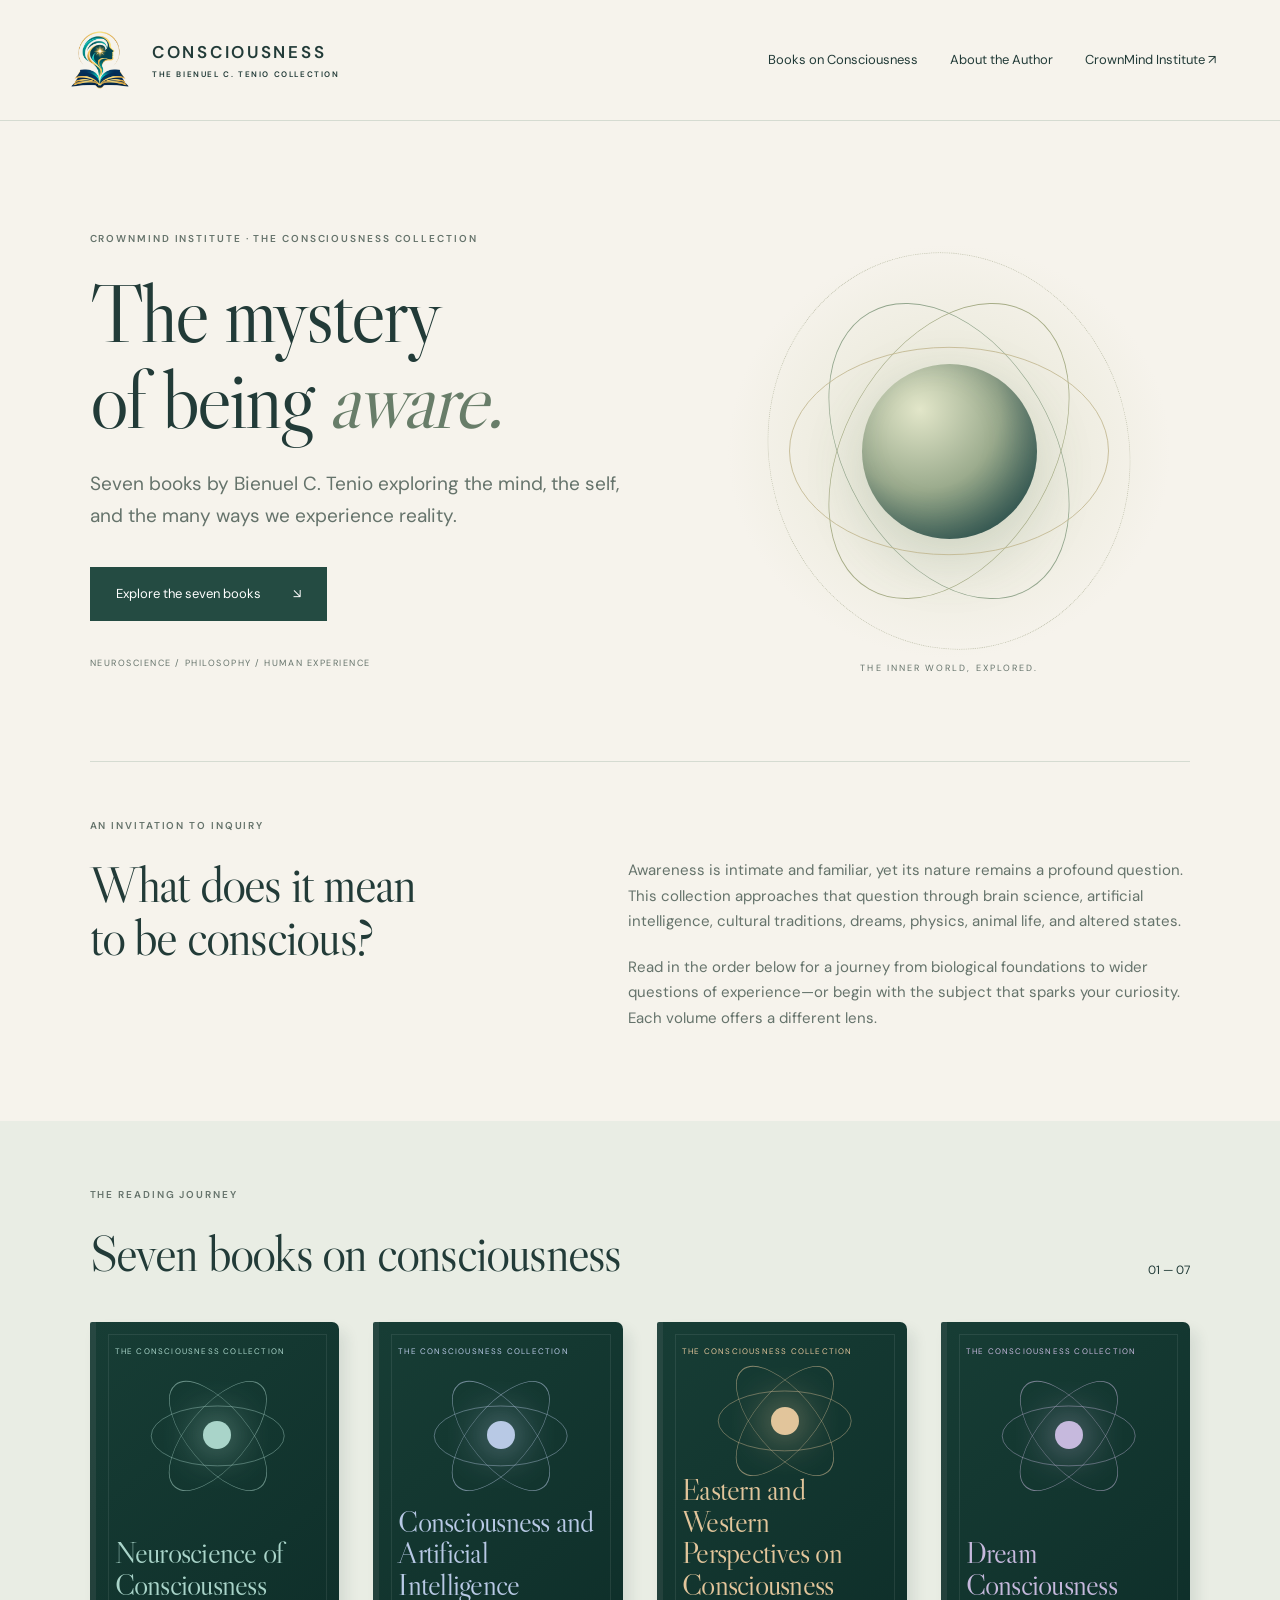
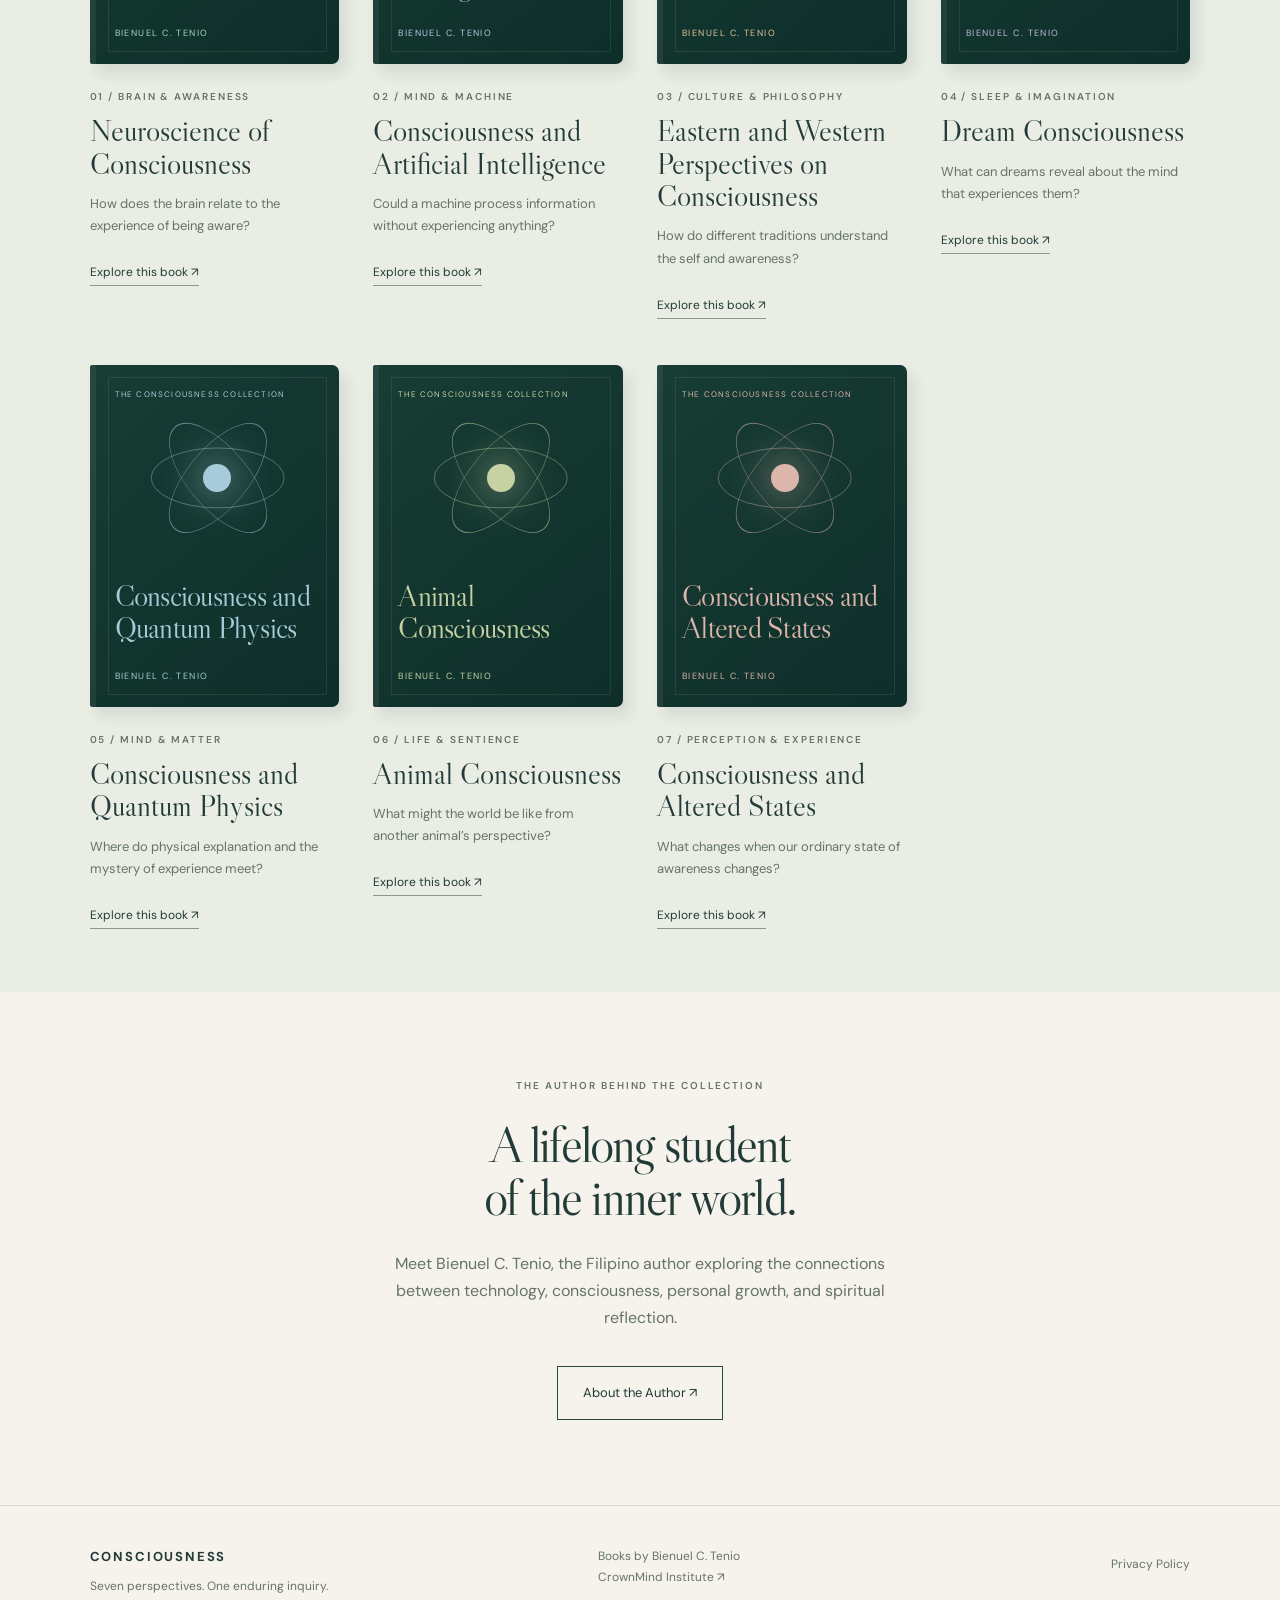
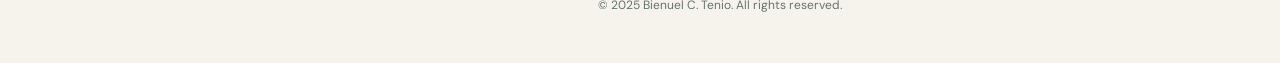
==== commit 1412e036: "Add files via upload" ====
--- a/index.html
+++ b/index.html
@@ -1 +1 @@
-<!doctype html><html lang="en"><head><meta charset="utf-8"><meta name="viewport" content="width=device-width,initial-scale=1"><meta name="description" content="Books on Consciousness — Explore the Consciousness collection by Bienuel C. Tenio."><title>Books on Consciousness | Consciousness</title><link rel="stylesheet" href="assets/style.css"></head><body><a class="skip" href="#main">Skip to content</a><header><a class="brand" href="index.html" aria-label="Consciousness home"><img class="brand-logo" src="assets/consciousness-books-logo.png" alt="Consciousness Books logo" width="72" height="72"> CONSCIOUSNESS<span class="brand-sub">THE BIENUEL C. TENIO COLLECTION</span></a><nav aria-label="Main navigation"><a href="index.html">Books on Consciousness</a><a href="about-author.html">About the Author</a><a href="https://www.crownmind.net" target="_blank" rel="noopener noreferrer">CrownMind Institute ↗</a></nav></header><main id="main"><section class="hero"><div><p class="eyebrow">CROWNMIND INSTITUTE · THE CONSCIOUSNESS COLLECTION</p><h1>The mystery<br>of being <em>aware.</em></h1><p class="lead">Seven books by Bienuel C. Tenio exploring the mind, the self, and the many ways we experience reality.</p><a class="button" href="#collection">Explore the seven books <span>↘</span></a><p class="hero-note">NEUROSCIENCE / PHILOSOPHY / HUMAN EXPERIENCE</p></div><div class="mind-art" aria-hidden="true"><div class="halo h1"></div><div class="halo h2"></div><div class="halo h3"></div><div class="halo h4"></div><div class="core"></div><span class="art-caption">THE INNER WORLD, EXPLORED.</span></div></section><section class="intro"><p class="eyebrow">AN INVITATION TO INQUIRY</p><h2>What does it mean<br>to be conscious?</h2><div><p>Awareness is intimate and familiar, yet its nature remains a profound question. This collection approaches that question through brain science, artificial intelligence, cultural traditions, dreams, physics, animal life, and altered states.</p><p>Read in the order below for a journey from biological foundations to wider questions of experience—or begin with the subject that sparks your curiosity. Each volume offers a different lens.</p></div></section><section class="collection" id="collection"><div class="section-heading"><div><p class="eyebrow">THE READING JOURNEY</p><h2>Seven books on consciousness</h2></div><span>01 — 07</span></div><div class="books"><a class="book-card" href="neuroscience.html"><div class="cover " style="--accent:#a9d4c9"><span class="cover-top">THE CONSCIOUSNESS COLLECTION</span><div class="cover-orbit" aria-hidden="true"><i></i><i></i><i></i><b></b></div><div class="cover-title">Neuroscience of Consciousness</div><span class="cover-author">BIENUEL C. TENIO</span></div><div class="book-copy"><p class="eyebrow">01 / Brain &amp; awareness</p><h3>Neuroscience of Consciousness</h3><p>How does the brain relate to the experience of being aware?</p><span class="text-link">Explore this book ↗</span></div></a><a class="book-card" href="artificial-intelligence.html"><div class="cover " style="--accent:#b8c9e5"><span class="cover-top">THE CONSCIOUSNESS COLLECTION</span><div class="cover-orbit" aria-hidden="true"><i></i><i></i><i></i><b></b></div><div class="cover-title">Consciousness and Artificial Intelligence</div><span class="cover-author">BIENUEL C. TENIO</span></div><div class="book-copy"><p class="eyebrow">02 / Mind &amp; machine</p><h3>Consciousness and Artificial Intelligence</h3><p>Could a machine process information without experiencing anything?</p><span class="text-link">Explore this book ↗</span></div></a><a class="book-card" href="eastern-western.html"><div class="cover " style="--accent:#e2c59b"><span class="cover-top">THE CONSCIOUSNESS COLLECTION</span><div class="cover-orbit" aria-hidden="true"><i></i><i></i><i></i><b></b></div><div class="cover-title">Eastern and Western Perspectives on Consciousness</div><span class="cover-author">BIENUEL C. TENIO</span></div><div class="book-copy"><p class="eyebrow">03 / Culture &amp; philosophy</p><h3>Eastern and Western Perspectives on Consciousness</h3><p>How do different traditions understand the self and awareness?</p><span class="text-link">Explore this book ↗</span></div></a><a class="book-card" href="dream.html"><div class="cover " style="--accent:#c6b9dd"><span class="cover-top">THE CONSCIOUSNESS COLLECTION</span><div class="cover-orbit" aria-hidden="true"><i></i><i></i><i></i><b></b></div><div class="cover-title">Dream Consciousness</div><span class="cover-author">BIENUEL C. TENIO</span></div><div class="book-copy"><p class="eyebrow">04 / Sleep &amp; imagination</p><h3>Dream Consciousness</h3><p>What can dreams reveal about the mind that experiences them?</p><span class="text-link">Explore this book ↗</span></div></a><a class="book-card" href="quantum-physics.html"><div class="cover " style="--accent:#a7ccd9"><span class="cover-top">THE CONSCIOUSNESS COLLECTION</span><div class="cover-orbit" aria-hidden="true"><i></i><i></i><i></i><b></b></div><div class="cover-title">Consciousness and Quantum Physics</div><span class="cover-author">BIENUEL C. TENIO</span></div><div class="book-copy"><p class="eyebrow">05 / Mind &amp; matter</p><h3>Consciousness and Quantum Physics</h3><p>Where do physical explanation and the mystery of experience meet?</p><span class="text-link">Explore this book ↗</span></div></a><a class="book-card" href="animal.html"><div class="cover " style="--accent:#c7d2a3"><span class="cover-top">THE CONSCIOUSNESS COLLECTION</span><div class="cover-orbit" aria-hidden="true"><i></i><i></i><i></i><b></b></div><div class="cover-title">Animal Consciousness</div><span class="cover-author">BIENUEL C. TENIO</span></div><div class="book-copy"><p class="eyebrow">06 / Life &amp; sentience</p><h3>Animal Consciousness</h3><p>What might the world be like from another animal’s perspective?</p><span class="text-link">Explore this book ↗</span></div></a><a class="book-card" href="altered-states.html"><div class="cover " style="--accent:#dcb5ab"><span class="cover-top">THE CONSCIOUSNESS COLLECTION</span><div class="cover-orbit" aria-hidden="true"><i></i><i></i><i></i><b></b></div><div class="cover-title">Consciousness and Altered States</div><span class="cover-author">BIENUEL C. TENIO</span></div><div class="book-copy"><p class="eyebrow">07 / Perception &amp; experience</p><h3>Consciousness and Altered States</h3><p>What changes when our ordinary state of awareness changes?</p><span class="text-link">Explore this book ↗</span></div></a></div></section><section class="closing"><p class="eyebrow">THE AUTHOR BEHIND THE COLLECTION</p><h2>A lifelong student<br>of the inner world.</h2><p>Meet Bienuel C. Tenio, the Filipino author exploring the connections between technology, consciousness, personal growth, and spiritual reflection.</p><a class="button secondary" href="about-author.html">About the Author ↗</a></section></main><footer><div><strong>CONSCIOUSNESS</strong><p>Seven perspectives. One enduring inquiry.</p></div><div>Books by Bienuel C. Tenio<br><a href="https://www.crownmind.net" target="_blank" rel="noopener noreferrer">CrownMind Institute ↗</a><p>© 2025 Bienuel C. Tenio. All rights reserved.</p></div></footer></body></html>+<!doctype html><html lang="en"><head><meta charset="utf-8"><meta name="viewport" content="width=device-width,initial-scale=1"><meta name="description" content="Books on Consciousness — Explore the Consciousness collection by Bienuel C. Tenio."><title>Books on Consciousness | Consciousness</title><link rel="stylesheet" href="assets/style.css"></head><body><a class="skip" href="#main">Skip to content</a><header><a class="brand" href="index.html" aria-label="Consciousness home"><img class="brand-logo" src="assets/consciousness-books-logo.png" alt="Consciousness Books logo" width="72" height="72"> CONSCIOUSNESS<span class="brand-sub">THE BIENUEL C. TENIO COLLECTION</span></a><nav aria-label="Main navigation"><a href="index.html">Books on Consciousness</a><a href="about-author.html">About the Author</a><a href="https://www.crownmind.net" target="_blank" rel="noopener noreferrer">CrownMind Institute ↗</a></nav></header><main id="main"><section class="hero"><div><p class="eyebrow">CROWNMIND INSTITUTE · THE CONSCIOUSNESS COLLECTION</p><h1>The mystery<br>of being <em>aware.</em></h1><p class="lead">Seven books by Bienuel C. Tenio exploring the mind, the self, and the many ways we experience reality.</p><a class="button" href="#collection">Explore the seven books <span>↘</span></a><p class="hero-note">NEUROSCIENCE / PHILOSOPHY / HUMAN EXPERIENCE</p></div><div class="mind-art" aria-hidden="true"><div class="halo h1"></div><div class="halo h2"></div><div class="halo h3"></div><div class="halo h4"></div><div class="core"></div><span class="art-caption">THE INNER WORLD, EXPLORED.</span></div></section><section class="intro"><p class="eyebrow">AN INVITATION TO INQUIRY</p><h2>What does it mean<br>to be conscious?</h2><div><p>Awareness is intimate and familiar, yet its nature remains a profound question. This collection approaches that question through brain science, artificial intelligence, cultural traditions, dreams, physics, animal life, and altered states.</p><p>Read in the order below for a journey from biological foundations to wider questions of experience—or begin with the subject that sparks your curiosity. Each volume offers a different lens.</p></div></section><section class="collection" id="collection"><div class="section-heading"><div><p class="eyebrow">THE READING JOURNEY</p><h2>Seven books on consciousness</h2></div><span>01 — 07</span></div><div class="books"><a class="book-card" href="neuroscience.html"><div class="cover " style="--accent:#a9d4c9"><span class="cover-top">THE CONSCIOUSNESS COLLECTION</span><div class="cover-orbit" aria-hidden="true"><i></i><i></i><i></i><b></b></div><div class="cover-title">Neuroscience of Consciousness</div><span class="cover-author">BIENUEL C. TENIO</span></div><div class="book-copy"><p class="eyebrow">01 / Brain &amp; awareness</p><h3>Neuroscience of Consciousness</h3><p>How does the brain relate to the experience of being aware?</p><span class="text-link">Explore this book ↗</span></div></a><a class="book-card" href="artificial-intelligence.html"><div class="cover " style="--accent:#b8c9e5"><span class="cover-top">THE CONSCIOUSNESS COLLECTION</span><div class="cover-orbit" aria-hidden="true"><i></i><i></i><i></i><b></b></div><div class="cover-title">Consciousness and Artificial Intelligence</div><span class="cover-author">BIENUEL C. TENIO</span></div><div class="book-copy"><p class="eyebrow">02 / Mind &amp; machine</p><h3>Consciousness and Artificial Intelligence</h3><p>Could a machine process information without experiencing anything?</p><span class="text-link">Explore this book ↗</span></div></a><a class="book-card" href="eastern-western.html"><div class="cover " style="--accent:#e2c59b"><span class="cover-top">THE CONSCIOUSNESS COLLECTION</span><div class="cover-orbit" aria-hidden="true"><i></i><i></i><i></i><b></b></div><div class="cover-title">Eastern and Western Perspectives on Consciousness</div><span class="cover-author">BIENUEL C. TENIO</span></div><div class="book-copy"><p class="eyebrow">03 / Culture &amp; philosophy</p><h3>Eastern and Western Perspectives on Consciousness</h3><p>How do different traditions understand the self and awareness?</p><span class="text-link">Explore this book ↗</span></div></a><a class="book-card" href="dream.html"><div class="cover " style="--accent:#c6b9dd"><span class="cover-top">THE CONSCIOUSNESS COLLECTION</span><div class="cover-orbit" aria-hidden="true"><i></i><i></i><i></i><b></b></div><div class="cover-title">Dream Consciousness</div><span class="cover-author">BIENUEL C. TENIO</span></div><div class="book-copy"><p class="eyebrow">04 / Sleep &amp; imagination</p><h3>Dream Consciousness</h3><p>What can dreams reveal about the mind that experiences them?</p><span class="text-link">Explore this book ↗</span></div></a><a class="book-card" href="quantum-physics.html"><div class="cover " style="--accent:#a7ccd9"><span class="cover-top">THE CONSCIOUSNESS COLLECTION</span><div class="cover-orbit" aria-hidden="true"><i></i><i></i><i></i><b></b></div><div class="cover-title">Consciousness and Quantum Physics</div><span class="cover-author">BIENUEL C. TENIO</span></div><div class="book-copy"><p class="eyebrow">05 / Mind &amp; matter</p><h3>Consciousness and Quantum Physics</h3><p>Where do physical explanation and the mystery of experience meet?</p><span class="text-link">Explore this book ↗</span></div></a><a class="book-card" href="animal.html"><div class="cover " style="--accent:#c7d2a3"><span class="cover-top">THE CONSCIOUSNESS COLLECTION</span><div class="cover-orbit" aria-hidden="true"><i></i><i></i><i></i><b></b></div><div class="cover-title">Animal Consciousness</div><span class="cover-author">BIENUEL C. TENIO</span></div><div class="book-copy"><p class="eyebrow">06 / Life &amp; sentience</p><h3>Animal Consciousness</h3><p>What might the world be like from another animal’s perspective?</p><span class="text-link">Explore this book ↗</span></div></a><a class="book-card" href="altered-states.html"><div class="cover " style="--accent:#dcb5ab"><span class="cover-top">THE CONSCIOUSNESS COLLECTION</span><div class="cover-orbit" aria-hidden="true"><i></i><i></i><i></i><b></b></div><div class="cover-title">Consciousness and Altered States</div><span class="cover-author">BIENUEL C. TENIO</span></div><div class="book-copy"><p class="eyebrow">07 / Perception &amp; experience</p><h3>Consciousness and Altered States</h3><p>What changes when our ordinary state of awareness changes?</p><span class="text-link">Explore this book ↗</span></div></a></div></section><section class="closing"><p class="eyebrow">THE AUTHOR BEHIND THE COLLECTION</p><h2>A lifelong student<br>of the inner world.</h2><p>Meet Bienuel C. Tenio, the Filipino author exploring the connections between technology, consciousness, personal growth, and spiritual reflection.</p><a class="button secondary" href="about-author.html">About the Author ↗</a></section></main><footer><div><strong>CONSCIOUSNESS</strong><p>Seven perspectives. One enduring inquiry.</p></div><div>Books by Bienuel C. Tenio<br><a href="https://www.crownmind.net" target="_blank" rel="noopener noreferrer">CrownMind Institute ↗</a><p>© 2025 Bienuel C. Tenio. All rights reserved.</p></div><p><a href="privacy-policy.html">Privacy Policy</a></p></footer></body></html>
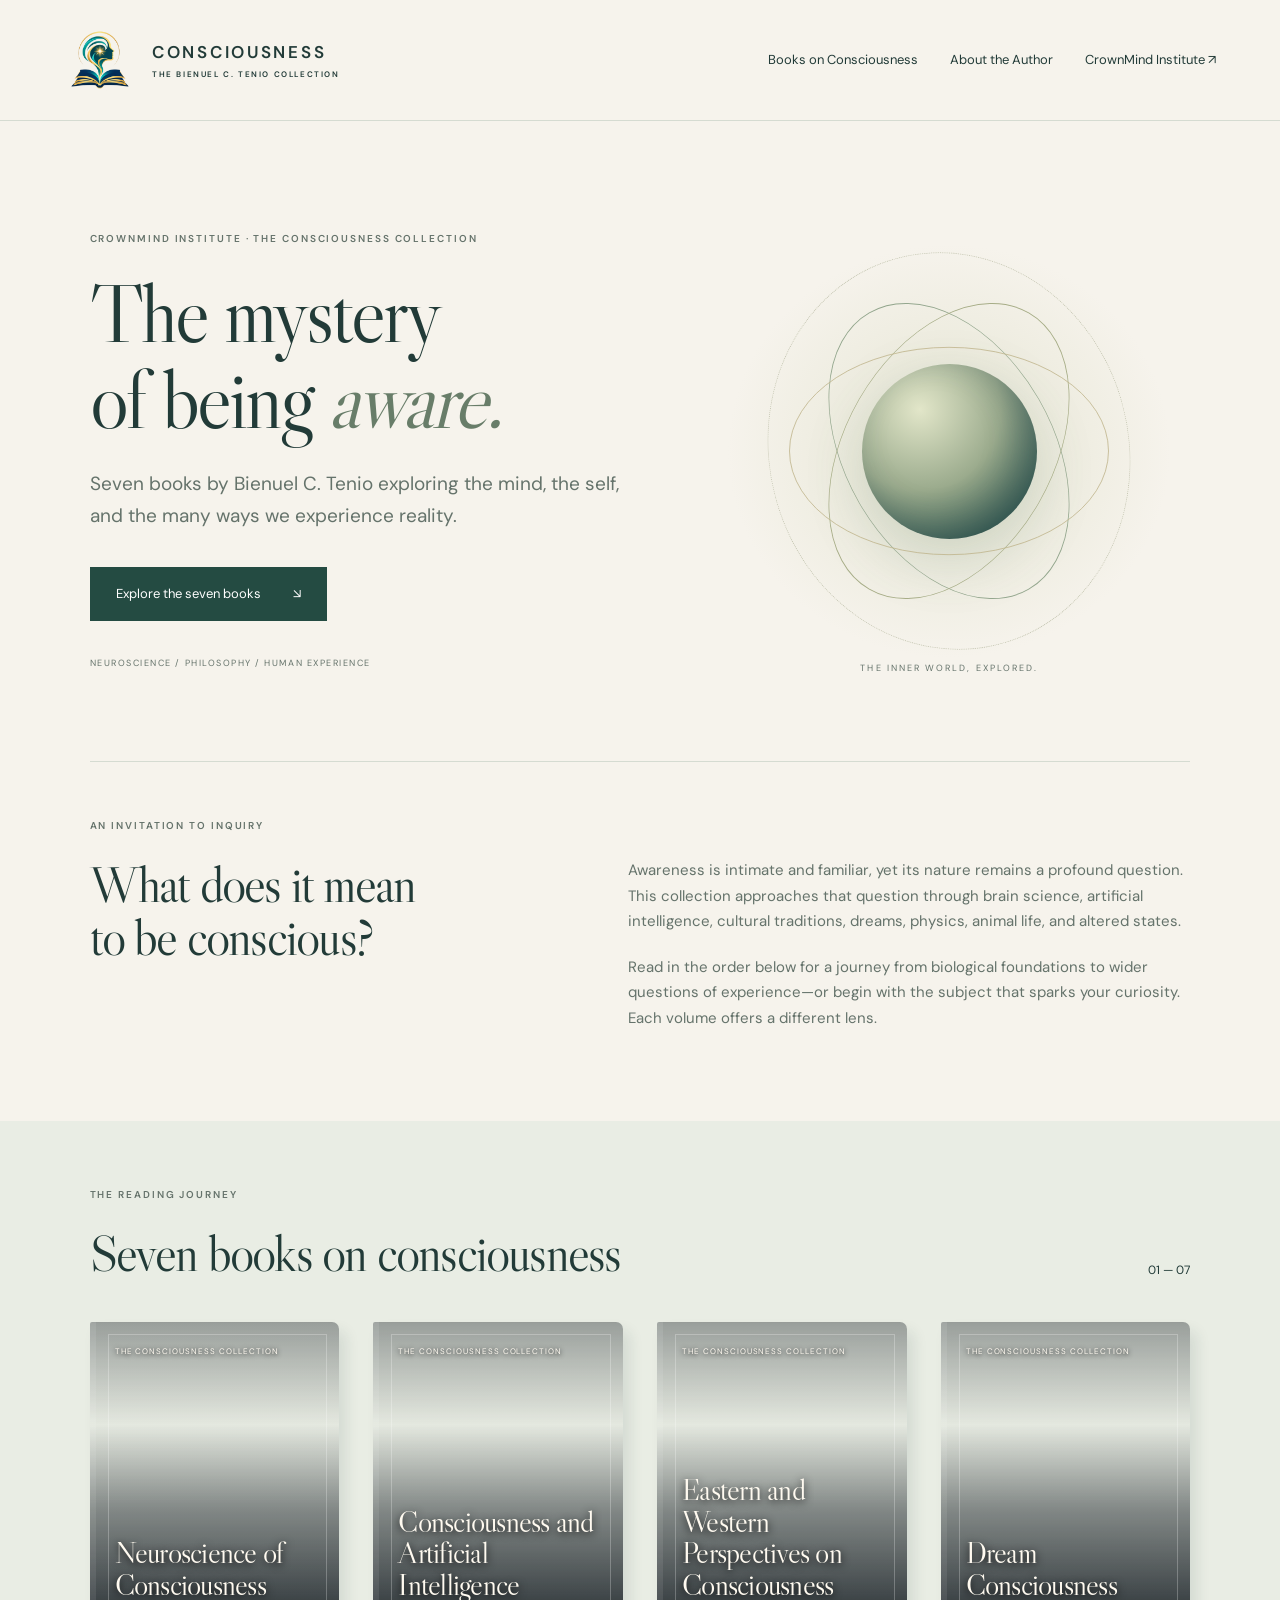
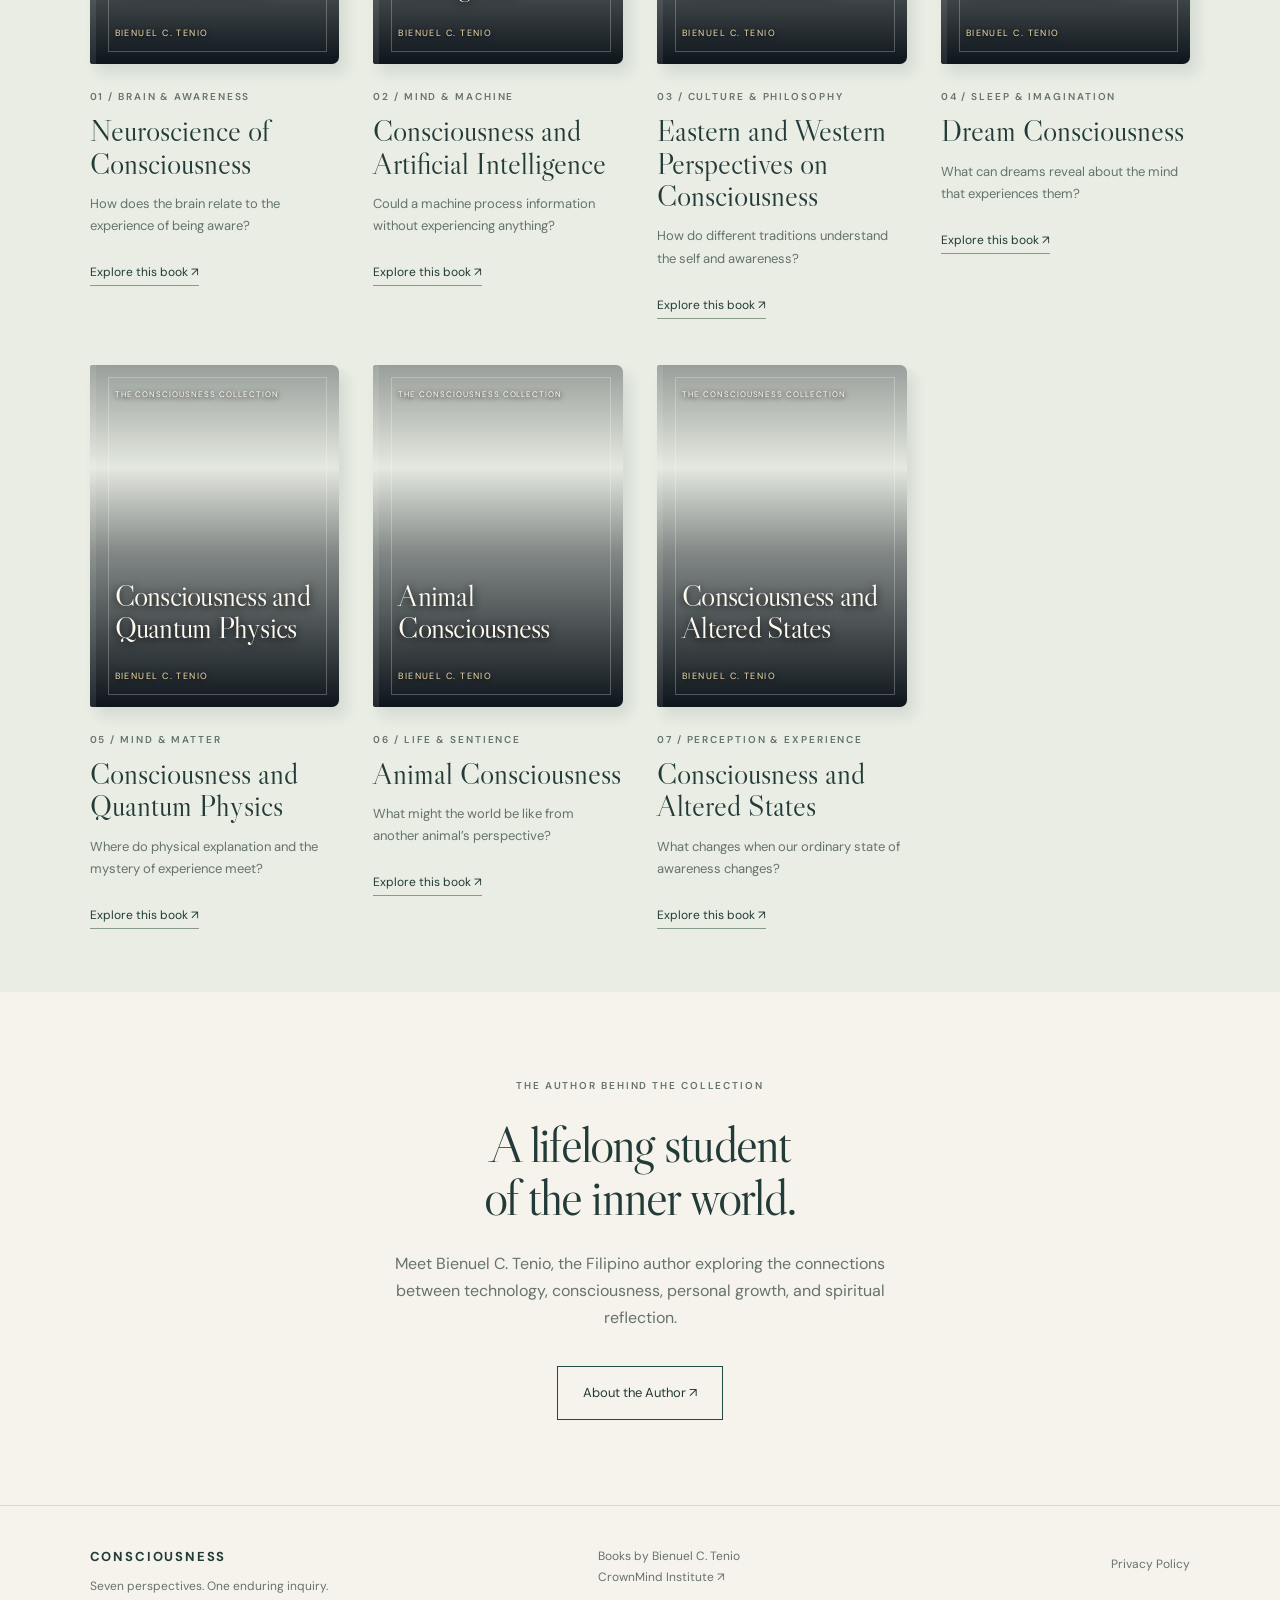
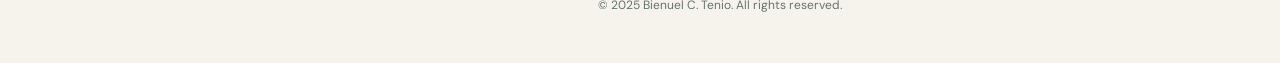
==== commit ebd6100d: "Replace seven book covers with illustrated artwork and title overlays" ====
--- a/index.html
+++ b/index.html
@@ -1 +1,2 @@
-<!doctype html><html lang="en"><head><meta charset="utf-8"><meta name="viewport" content="width=device-width,initial-scale=1"><meta name="description" content="Books on Consciousness — Explore the Consciousness collection by Bienuel C. Tenio."><title>Books on Consciousness | Consciousness</title><link rel="stylesheet" href="assets/style.css"></head><body><a class="skip" href="#main">Skip to content</a><header><a class="brand" href="index.html" aria-label="Consciousness home"><img class="brand-logo" src="assets/consciousness-books-logo.png" alt="Consciousness Books logo" width="72" height="72"> CONSCIOUSNESS<span class="brand-sub">THE BIENUEL C. TENIO COLLECTION</span></a><nav aria-label="Main navigation"><a href="index.html">Books on Consciousness</a><a href="about-author.html">About the Author</a><a href="https://www.crownmind.net" target="_blank" rel="noopener noreferrer">CrownMind Institute ↗</a></nav></header><main id="main"><section class="hero"><div><p class="eyebrow">CROWNMIND INSTITUTE · THE CONSCIOUSNESS COLLECTION</p><h1>The mystery<br>of being <em>aware.</em></h1><p class="lead">Seven books by Bienuel C. Tenio exploring the mind, the self, and the many ways we experience reality.</p><a class="button" href="#collection">Explore the seven books <span>↘</span></a><p class="hero-note">NEUROSCIENCE / PHILOSOPHY / HUMAN EXPERIENCE</p></div><div class="mind-art" aria-hidden="true"><div class="halo h1"></div><div class="halo h2"></div><div class="halo h3"></div><div class="halo h4"></div><div class="core"></div><span class="art-caption">THE INNER WORLD, EXPLORED.</span></div></section><section class="intro"><p class="eyebrow">AN INVITATION TO INQUIRY</p><h2>What does it mean<br>to be conscious?</h2><div><p>Awareness is intimate and familiar, yet its nature remains a profound question. This collection approaches that question through brain science, artificial intelligence, cultural traditions, dreams, physics, animal life, and altered states.</p><p>Read in the order below for a journey from biological foundations to wider questions of experience—or begin with the subject that sparks your curiosity. Each volume offers a different lens.</p></div></section><section class="collection" id="collection"><div class="section-heading"><div><p class="eyebrow">THE READING JOURNEY</p><h2>Seven books on consciousness</h2></div><span>01 — 07</span></div><div class="books"><a class="book-card" href="neuroscience.html"><div class="cover " style="--accent:#a9d4c9"><span class="cover-top">THE CONSCIOUSNESS COLLECTION</span><div class="cover-orbit" aria-hidden="true"><i></i><i></i><i></i><b></b></div><div class="cover-title">Neuroscience of Consciousness</div><span class="cover-author">BIENUEL C. TENIO</span></div><div class="book-copy"><p class="eyebrow">01 / Brain &amp; awareness</p><h3>Neuroscience of Consciousness</h3><p>How does the brain relate to the experience of being aware?</p><span class="text-link">Explore this book ↗</span></div></a><a class="book-card" href="artificial-intelligence.html"><div class="cover " style="--accent:#b8c9e5"><span class="cover-top">THE CONSCIOUSNESS COLLECTION</span><div class="cover-orbit" aria-hidden="true"><i></i><i></i><i></i><b></b></div><div class="cover-title">Consciousness and Artificial Intelligence</div><span class="cover-author">BIENUEL C. TENIO</span></div><div class="book-copy"><p class="eyebrow">02 / Mind &amp; machine</p><h3>Consciousness and Artificial Intelligence</h3><p>Could a machine process information without experiencing anything?</p><span class="text-link">Explore this book ↗</span></div></a><a class="book-card" href="eastern-western.html"><div class="cover " style="--accent:#e2c59b"><span class="cover-top">THE CONSCIOUSNESS COLLECTION</span><div class="cover-orbit" aria-hidden="true"><i></i><i></i><i></i><b></b></div><div class="cover-title">Eastern and Western Perspectives on Consciousness</div><span class="cover-author">BIENUEL C. TENIO</span></div><div class="book-copy"><p class="eyebrow">03 / Culture &amp; philosophy</p><h3>Eastern and Western Perspectives on Consciousness</h3><p>How do different traditions understand the self and awareness?</p><span class="text-link">Explore this book ↗</span></div></a><a class="book-card" href="dream.html"><div class="cover " style="--accent:#c6b9dd"><span class="cover-top">THE CONSCIOUSNESS COLLECTION</span><div class="cover-orbit" aria-hidden="true"><i></i><i></i><i></i><b></b></div><div class="cover-title">Dream Consciousness</div><span class="cover-author">BIENUEL C. TENIO</span></div><div class="book-copy"><p class="eyebrow">04 / Sleep &amp; imagination</p><h3>Dream Consciousness</h3><p>What can dreams reveal about the mind that experiences them?</p><span class="text-link">Explore this book ↗</span></div></a><a class="book-card" href="quantum-physics.html"><div class="cover " style="--accent:#a7ccd9"><span class="cover-top">THE CONSCIOUSNESS COLLECTION</span><div class="cover-orbit" aria-hidden="true"><i></i><i></i><i></i><b></b></div><div class="cover-title">Consciousness and Quantum Physics</div><span class="cover-author">BIENUEL C. TENIO</span></div><div class="book-copy"><p class="eyebrow">05 / Mind &amp; matter</p><h3>Consciousness and Quantum Physics</h3><p>Where do physical explanation and the mystery of experience meet?</p><span class="text-link">Explore this book ↗</span></div></a><a class="book-card" href="animal.html"><div class="cover " style="--accent:#c7d2a3"><span class="cover-top">THE CONSCIOUSNESS COLLECTION</span><div class="cover-orbit" aria-hidden="true"><i></i><i></i><i></i><b></b></div><div class="cover-title">Animal Consciousness</div><span class="cover-author">BIENUEL C. TENIO</span></div><div class="book-copy"><p class="eyebrow">06 / Life &amp; sentience</p><h3>Animal Consciousness</h3><p>What might the world be like from another animal’s perspective?</p><span class="text-link">Explore this book ↗</span></div></a><a class="book-card" href="altered-states.html"><div class="cover " style="--accent:#dcb5ab"><span class="cover-top">THE CONSCIOUSNESS COLLECTION</span><div class="cover-orbit" aria-hidden="true"><i></i><i></i><i></i><b></b></div><div class="cover-title">Consciousness and Altered States</div><span class="cover-author">BIENUEL C. TENIO</span></div><div class="book-copy"><p class="eyebrow">07 / Perception &amp; experience</p><h3>Consciousness and Altered States</h3><p>What changes when our ordinary state of awareness changes?</p><span class="text-link">Explore this book ↗</span></div></a></div></section><section class="closing"><p class="eyebrow">THE AUTHOR BEHIND THE COLLECTION</p><h2>A lifelong student<br>of the inner world.</h2><p>Meet Bienuel C. Tenio, the Filipino author exploring the connections between technology, consciousness, personal growth, and spiritual reflection.</p><a class="button secondary" href="about-author.html">About the Author ↗</a></section></main><footer><div><strong>CONSCIOUSNESS</strong><p>Seven perspectives. One enduring inquiry.</p></div><div>Books by Bienuel C. Tenio<br><a href="https://www.crownmind.net" target="_blank" rel="noopener noreferrer">CrownMind Institute ↗</a><p>© 2025 Bienuel C. Tenio. All rights reserved.</p></div><p><a href="privacy-policy.html">Privacy Policy</a></p></footer></body></html>+<!DOCTYPE html>
+<html lang="en"><head><meta charset="utf-8"/><meta content="width=device-width,initial-scale=1" name="viewport"/><meta content="Books on Consciousness — Explore the Consciousness collection by Bienuel C. Tenio." name="description"/><title>Books on Consciousness | Consciousness</title><link href="assets/style.css" rel="stylesheet"/></head><body><a class="skip" href="#main">Skip to content</a><header><a aria-label="Consciousness home" class="brand" href="index.html"><img alt="Consciousness Books logo" class="brand-logo" height="72" src="assets/consciousness-books-logo.png" width="72"/> CONSCIOUSNESS<span class="brand-sub">THE BIENUEL C. TENIO COLLECTION</span></a><nav aria-label="Main navigation"><a href="index.html">Books on Consciousness</a><a href="about-author.html">About the Author</a><a href="https://www.crownmind.net" rel="noopener noreferrer" target="_blank">CrownMind Institute ↗</a></nav></header><main id="main"><section class="hero"><div><p class="eyebrow">CROWNMIND INSTITUTE · THE CONSCIOUSNESS COLLECTION</p><h1>The mystery<br/>of being <em>aware.</em></h1><p class="lead">Seven books by Bienuel C. Tenio exploring the mind, the self, and the many ways we experience reality.</p><a class="button" href="#collection">Explore the seven books <span>↘</span></a><p class="hero-note">NEUROSCIENCE / PHILOSOPHY / HUMAN EXPERIENCE</p></div><div aria-hidden="true" class="mind-art"><div class="halo h1"></div><div class="halo h2"></div><div class="halo h3"></div><div class="halo h4"></div><div class="core"></div><span class="art-caption">THE INNER WORLD, EXPLORED.</span></div></section><section class="intro"><p class="eyebrow">AN INVITATION TO INQUIRY</p><h2>What does it mean<br/>to be conscious?</h2><div><p>Awareness is intimate and familiar, yet its nature remains a profound question. This collection approaches that question through brain science, artificial intelligence, cultural traditions, dreams, physics, animal life, and altered states.</p><p>Read in the order below for a journey from biological foundations to wider questions of experience—or begin with the subject that sparks your curiosity. Each volume offers a different lens.</p></div></section><section class="collection" id="collection"><div class="section-heading"><div><p class="eyebrow">THE READING JOURNEY</p><h2>Seven books on consciousness</h2></div><span>01 — 07</span></div><div class="books"><a class="book-card" href="neuroscience.html"><div class="cover image-cover" style="--accent:#a9d4c9;--cover-image:url(assets/covers/neuroscience.jpg)"><span class="cover-top">THE CONSCIOUSNESS COLLECTION</span><div class="cover-title">Neuroscience of Consciousness</div><span class="cover-author">BIENUEL C. TENIO</span></div><div class="book-copy"><p class="eyebrow">01 / Brain &amp; awareness</p><h3>Neuroscience of Consciousness</h3><p>How does the brain relate to the experience of being aware?</p><span class="text-link">Explore this book ↗</span></div></a><a class="book-card" href="artificial-intelligence.html"><div class="cover image-cover" style="--accent:#b8c9e5;--cover-image:url(assets/covers/consciousness-ai.jpg)"><span class="cover-top">THE CONSCIOUSNESS COLLECTION</span><div class="cover-title">Consciousness and Artificial Intelligence</div><span class="cover-author">BIENUEL C. TENIO</span></div><div class="book-copy"><p class="eyebrow">02 / Mind &amp; machine</p><h3>Consciousness and Artificial Intelligence</h3><p>Could a machine process information without experiencing anything?</p><span class="text-link">Explore this book ↗</span></div></a><a class="book-card" href="eastern-western.html"><div class="cover image-cover" style="--accent:#e2c59b;--cover-image:url(assets/covers/eastwest.jpg)"><span class="cover-top">THE CONSCIOUSNESS COLLECTION</span><div class="cover-title">Eastern and Western Perspectives on Consciousness</div><span class="cover-author">BIENUEL C. TENIO</span></div><div class="book-copy"><p class="eyebrow">03 / Culture &amp; philosophy</p><h3>Eastern and Western Perspectives on Consciousness</h3><p>How do different traditions understand the self and awareness?</p><span class="text-link">Explore this book ↗</span></div></a><a class="book-card" href="dream.html"><div class="cover image-cover" style="--accent:#c6b9dd;--cover-image:url(assets/covers/dream-consciousness.jpg)"><span class="cover-top">THE CONSCIOUSNESS COLLECTION</span><div class="cover-title">Dream Consciousness</div><span class="cover-author">BIENUEL C. TENIO</span></div><div class="book-copy"><p class="eyebrow">04 / Sleep &amp; imagination</p><h3>Dream Consciousness</h3><p>What can dreams reveal about the mind that experiences them?</p><span class="text-link">Explore this book ↗</span></div></a><a class="book-card" href="quantum-physics.html"><div class="cover image-cover" style="--accent:#a7ccd9;--cover-image:url(assets/covers/quantum-consciousness.jpg)"><span class="cover-top">THE CONSCIOUSNESS COLLECTION</span><div class="cover-title">Consciousness and Quantum Physics</div><span class="cover-author">BIENUEL C. TENIO</span></div><div class="book-copy"><p class="eyebrow">05 / Mind &amp; matter</p><h3>Consciousness and Quantum Physics</h3><p>Where do physical explanation and the mystery of experience meet?</p><span class="text-link">Explore this book ↗</span></div></a><a class="book-card" href="animal.html"><div class="cover image-cover" style="--accent:#c7d2a3;--cover-image:url(assets/covers/animal-consciousness.jpg)"><span class="cover-top">THE CONSCIOUSNESS COLLECTION</span><div class="cover-title">Animal Consciousness</div><span class="cover-author">BIENUEL C. TENIO</span></div><div class="book-copy"><p class="eyebrow">06 / Life &amp; sentience</p><h3>Animal Consciousness</h3><p>What might the world be like from another animal’s perspective?</p><span class="text-link">Explore this book ↗</span></div></a><a class="book-card" href="altered-states.html"><div class="cover image-cover" style="--accent:#dcb5ab;--cover-image:url(assets/covers/altered-states.jpg)"><span class="cover-top">THE CONSCIOUSNESS COLLECTION</span><div class="cover-title">Consciousness and Altered States</div><span class="cover-author">BIENUEL C. TENIO</span></div><div class="book-copy"><p class="eyebrow">07 / Perception &amp; experience</p><h3>Consciousness and Altered States</h3><p>What changes when our ordinary state of awareness changes?</p><span class="text-link">Explore this book ↗</span></div></a></div></section><section class="closing"><p class="eyebrow">THE AUTHOR BEHIND THE COLLECTION</p><h2>A lifelong student<br/>of the inner world.</h2><p>Meet Bienuel C. Tenio, the Filipino author exploring the connections between technology, consciousness, personal growth, and spiritual reflection.</p><a class="button secondary" href="about-author.html">About the Author ↗</a></section></main><footer><div><strong>CONSCIOUSNESS</strong><p>Seven perspectives. One enduring inquiry.</p></div><div>Books by Bienuel C. Tenio<br/><a href="https://www.crownmind.net" rel="noopener noreferrer" target="_blank">CrownMind Institute ↗</a><p>© 2025 Bienuel C. Tenio. All rights reserved.</p></div><p><a href="privacy-policy.html">Privacy Policy</a></p></footer></body></html>
--- a/assets/style.css
+++ b/assets/style.css
@@ -3,3 +3,10 @@
 
 /* Consciousness Books identity */
 header .brand{padding-left:88px;min-height:72px;display:flex;flex-direction:column;justify-content:center}header .brand-logo{position:absolute;left:0;top:0;width:72px;height:72px;object-fit:contain}header .brand-sub{max-width:230px}@media(max-width:500px){header .brand{font-size:15px;letter-spacing:.12em;padding-left:76px;min-height:64px}header .brand-logo{width:64px;height:64px}}
+
+/* Illustrated book covers with live title and author overlays. */
+.cover.image-cover{background-image:linear-gradient(to bottom,rgba(4,12,19,.35) 0%,rgba(4,12,19,.02) 30%,rgba(4,12,19,.45) 55%,rgba(4,12,19,.96) 100%),var(--cover-image);background-size:cover;background-position:center;color:#fffaf0;isolation:isolate}
+.image-cover .cover-top{color:#fffaf0;text-shadow:0 1px 5px #000;letter-spacing:.12em}
+.image-cover .cover-title{color:#fffaf0;text-shadow:0 2px 8px #000;overflow-wrap:break-word}
+.image-cover .cover-author{color:#f4dfae;text-shadow:0 1px 5px #000}
+.cover.image-cover:after{border-color:#ffffff40}
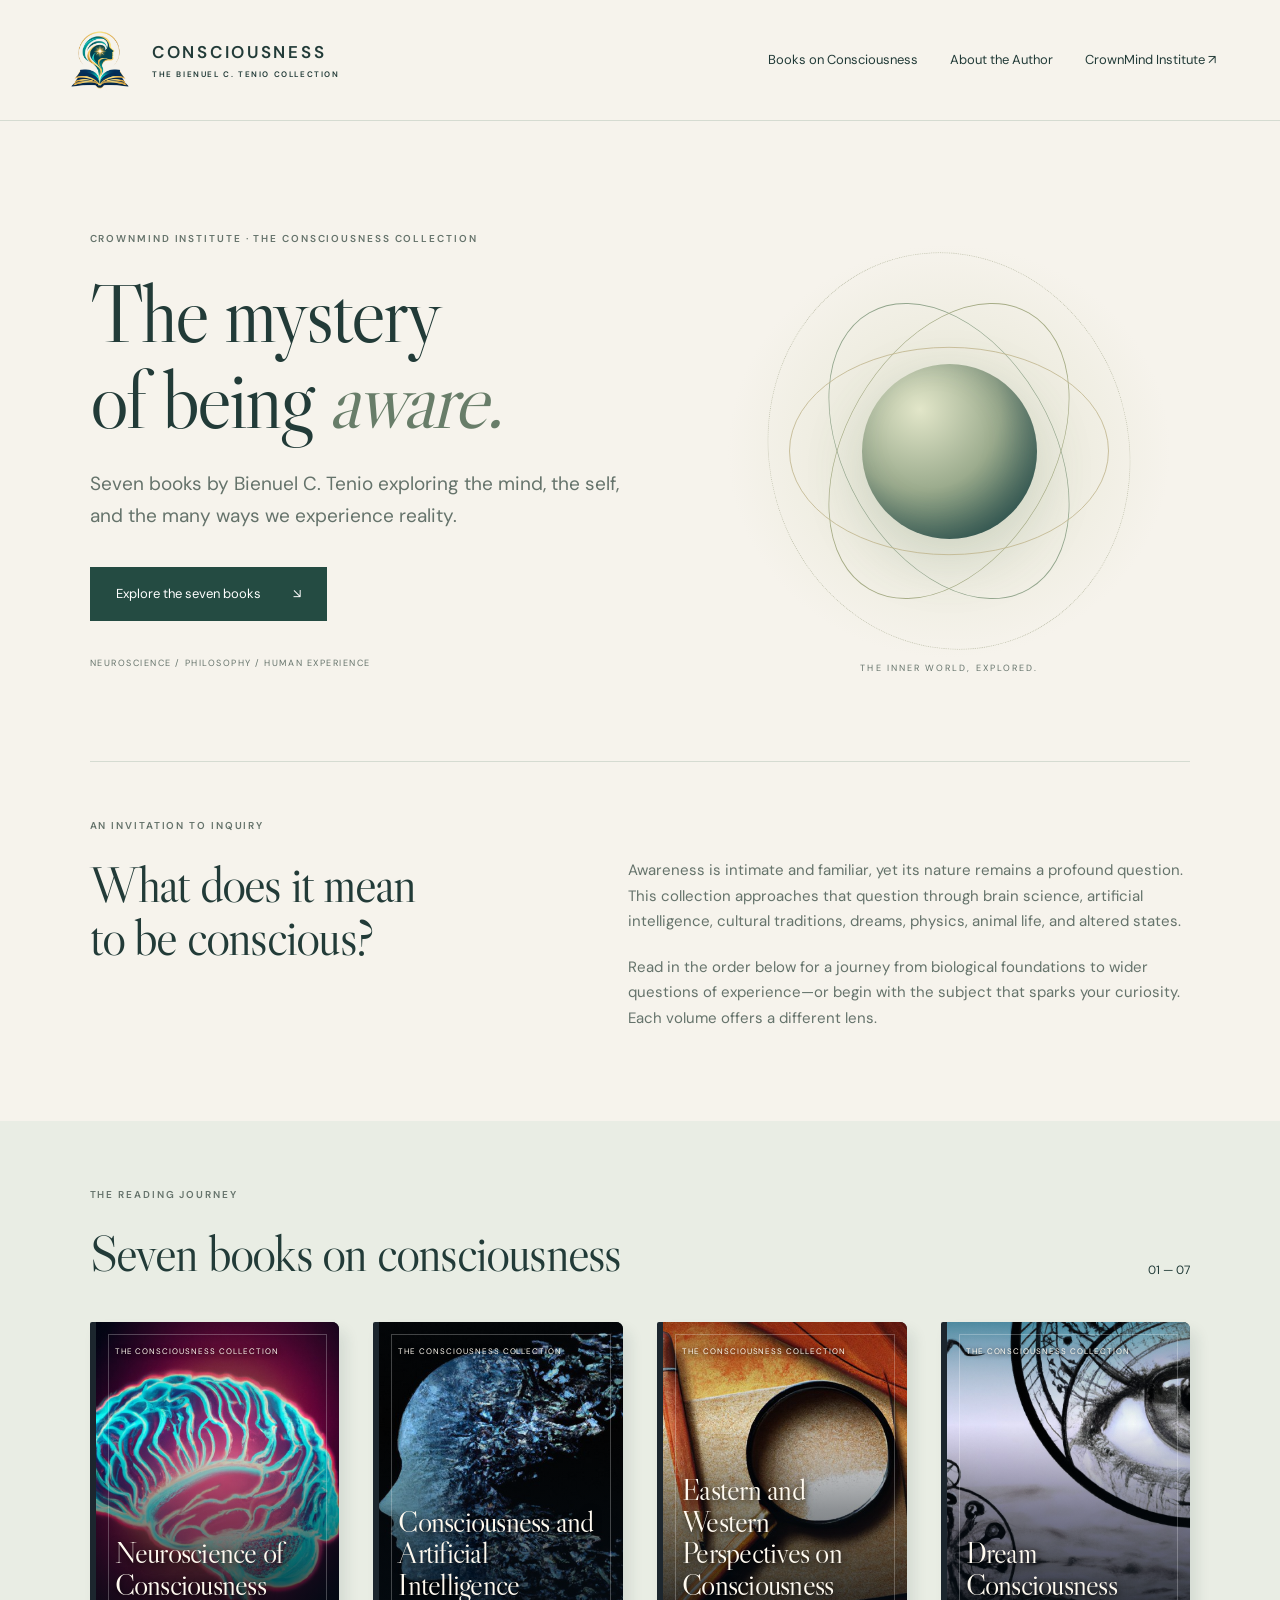
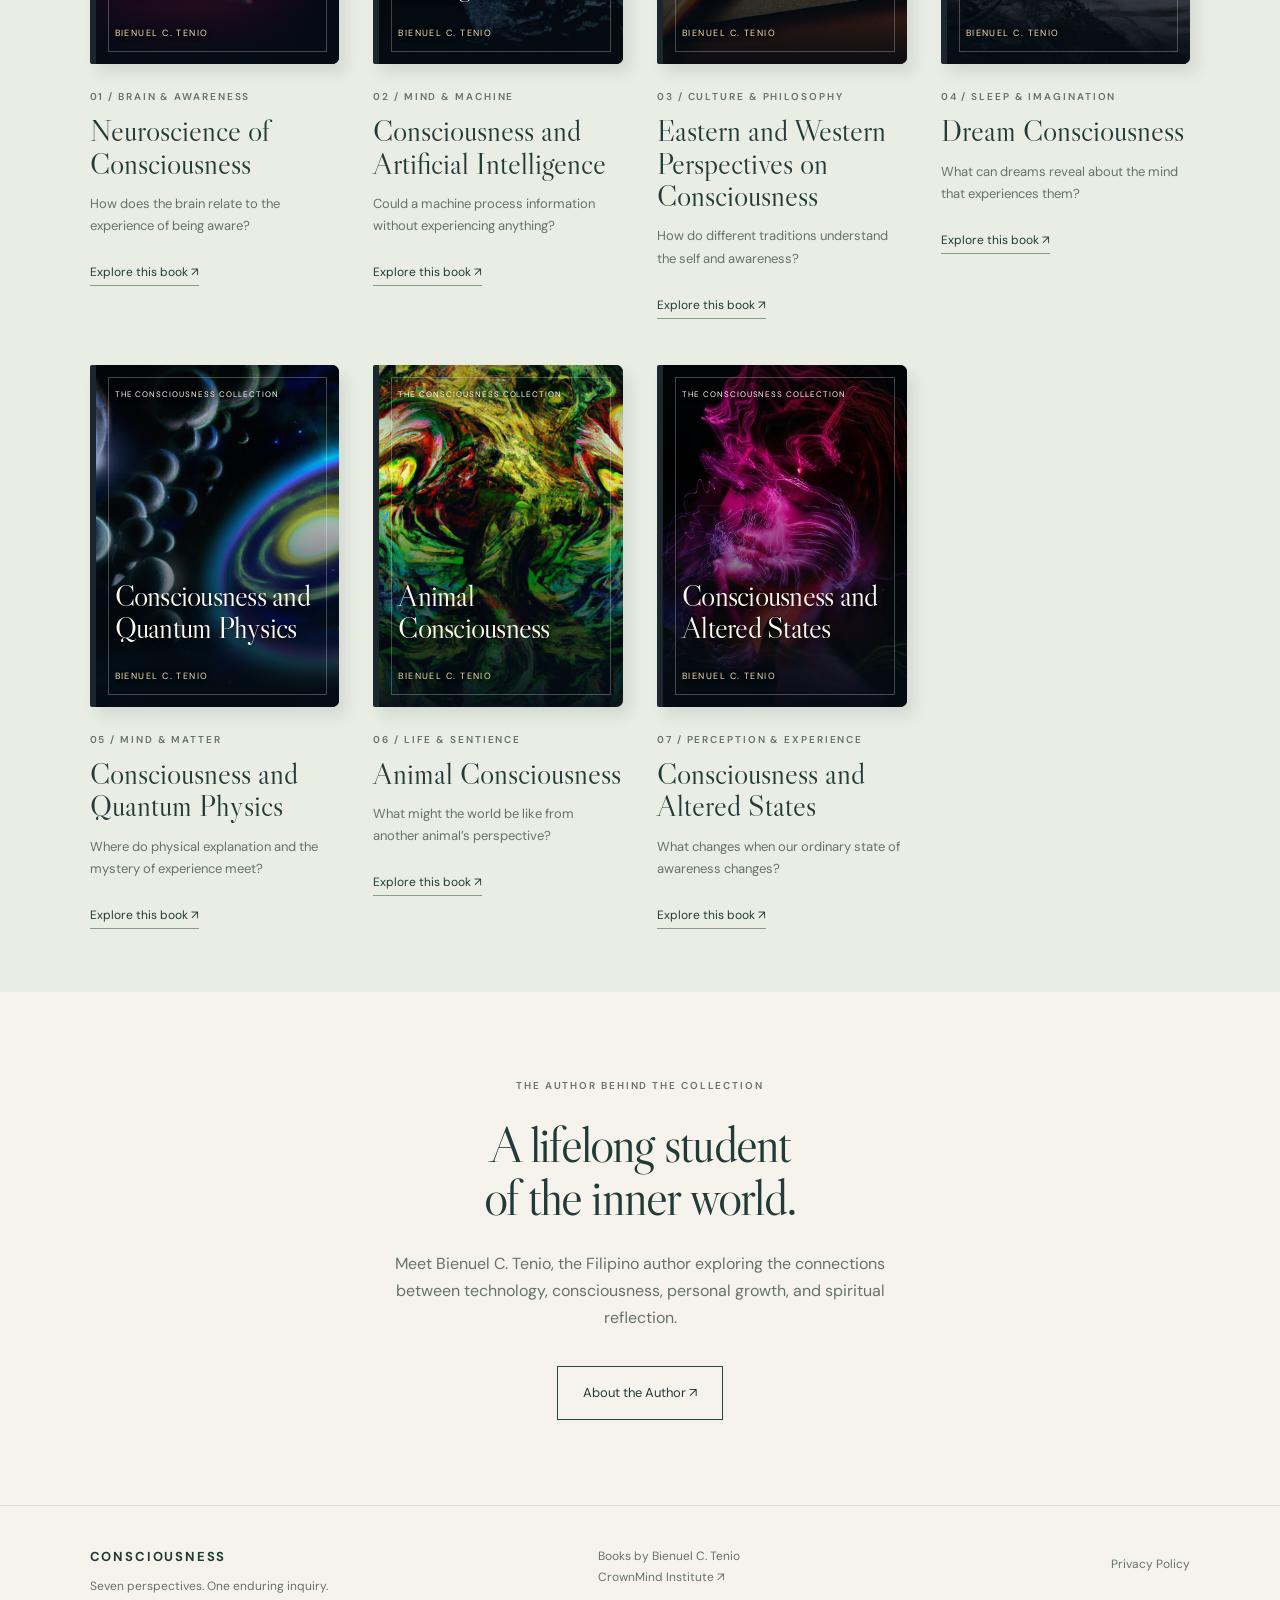
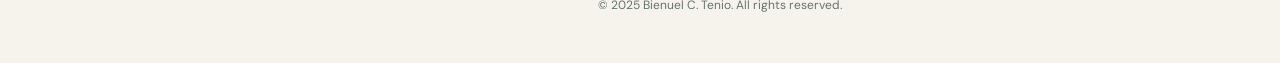
==== commit f9d9a093: "Fix blank cover artwork using explicit image elements" ====
--- a/index.html
+++ b/index.html
@@ -1,2 +1,3 @@
 <!DOCTYPE html>
-<html lang="en"><head><meta charset="utf-8"/><meta content="width=device-width,initial-scale=1" name="viewport"/><meta content="Books on Consciousness — Explore the Consciousness collection by Bienuel C. Tenio." name="description"/><title>Books on Consciousness | Consciousness</title><link href="assets/style.css" rel="stylesheet"/></head><body><a class="skip" href="#main">Skip to content</a><header><a aria-label="Consciousness home" class="brand" href="index.html"><img alt="Consciousness Books logo" class="brand-logo" height="72" src="assets/consciousness-books-logo.png" width="72"/> CONSCIOUSNESS<span class="brand-sub">THE BIENUEL C. TENIO COLLECTION</span></a><nav aria-label="Main navigation"><a href="index.html">Books on Consciousness</a><a href="about-author.html">About the Author</a><a href="https://www.crownmind.net" rel="noopener noreferrer" target="_blank">CrownMind Institute ↗</a></nav></header><main id="main"><section class="hero"><div><p class="eyebrow">CROWNMIND INSTITUTE · THE CONSCIOUSNESS COLLECTION</p><h1>The mystery<br/>of being <em>aware.</em></h1><p class="lead">Seven books by Bienuel C. Tenio exploring the mind, the self, and the many ways we experience reality.</p><a class="button" href="#collection">Explore the seven books <span>↘</span></a><p class="hero-note">NEUROSCIENCE / PHILOSOPHY / HUMAN EXPERIENCE</p></div><div aria-hidden="true" class="mind-art"><div class="halo h1"></div><div class="halo h2"></div><div class="halo h3"></div><div class="halo h4"></div><div class="core"></div><span class="art-caption">THE INNER WORLD, EXPLORED.</span></div></section><section class="intro"><p class="eyebrow">AN INVITATION TO INQUIRY</p><h2>What does it mean<br/>to be conscious?</h2><div><p>Awareness is intimate and familiar, yet its nature remains a profound question. This collection approaches that question through brain science, artificial intelligence, cultural traditions, dreams, physics, animal life, and altered states.</p><p>Read in the order below for a journey from biological foundations to wider questions of experience—or begin with the subject that sparks your curiosity. Each volume offers a different lens.</p></div></section><section class="collection" id="collection"><div class="section-heading"><div><p class="eyebrow">THE READING JOURNEY</p><h2>Seven books on consciousness</h2></div><span>01 — 07</span></div><div class="books"><a class="book-card" href="neuroscience.html"><div class="cover image-cover" style="--accent:#a9d4c9;--cover-image:url(assets/covers/neuroscience.jpg)"><span class="cover-top">THE CONSCIOUSNESS COLLECTION</span><div class="cover-title">Neuroscience of Consciousness</div><span class="cover-author">BIENUEL C. TENIO</span></div><div class="book-copy"><p class="eyebrow">01 / Brain &amp; awareness</p><h3>Neuroscience of Consciousness</h3><p>How does the brain relate to the experience of being aware?</p><span class="text-link">Explore this book ↗</span></div></a><a class="book-card" href="artificial-intelligence.html"><div class="cover image-cover" style="--accent:#b8c9e5;--cover-image:url(assets/covers/consciousness-ai.jpg)"><span class="cover-top">THE CONSCIOUSNESS COLLECTION</span><div class="cover-title">Consciousness and Artificial Intelligence</div><span class="cover-author">BIENUEL C. TENIO</span></div><div class="book-copy"><p class="eyebrow">02 / Mind &amp; machine</p><h3>Consciousness and Artificial Intelligence</h3><p>Could a machine process information without experiencing anything?</p><span class="text-link">Explore this book ↗</span></div></a><a class="book-card" href="eastern-western.html"><div class="cover image-cover" style="--accent:#e2c59b;--cover-image:url(assets/covers/eastwest.jpg)"><span class="cover-top">THE CONSCIOUSNESS COLLECTION</span><div class="cover-title">Eastern and Western Perspectives on Consciousness</div><span class="cover-author">BIENUEL C. TENIO</span></div><div class="book-copy"><p class="eyebrow">03 / Culture &amp; philosophy</p><h3>Eastern and Western Perspectives on Consciousness</h3><p>How do different traditions understand the self and awareness?</p><span class="text-link">Explore this book ↗</span></div></a><a class="book-card" href="dream.html"><div class="cover image-cover" style="--accent:#c6b9dd;--cover-image:url(assets/covers/dream-consciousness.jpg)"><span class="cover-top">THE CONSCIOUSNESS COLLECTION</span><div class="cover-title">Dream Consciousness</div><span class="cover-author">BIENUEL C. TENIO</span></div><div class="book-copy"><p class="eyebrow">04 / Sleep &amp; imagination</p><h3>Dream Consciousness</h3><p>What can dreams reveal about the mind that experiences them?</p><span class="text-link">Explore this book ↗</span></div></a><a class="book-card" href="quantum-physics.html"><div class="cover image-cover" style="--accent:#a7ccd9;--cover-image:url(assets/covers/quantum-consciousness.jpg)"><span class="cover-top">THE CONSCIOUSNESS COLLECTION</span><div class="cover-title">Consciousness and Quantum Physics</div><span class="cover-author">BIENUEL C. TENIO</span></div><div class="book-copy"><p class="eyebrow">05 / Mind &amp; matter</p><h3>Consciousness and Quantum Physics</h3><p>Where do physical explanation and the mystery of experience meet?</p><span class="text-link">Explore this book ↗</span></div></a><a class="book-card" href="animal.html"><div class="cover image-cover" style="--accent:#c7d2a3;--cover-image:url(assets/covers/animal-consciousness.jpg)"><span class="cover-top">THE CONSCIOUSNESS COLLECTION</span><div class="cover-title">Animal Consciousness</div><span class="cover-author">BIENUEL C. TENIO</span></div><div class="book-copy"><p class="eyebrow">06 / Life &amp; sentience</p><h3>Animal Consciousness</h3><p>What might the world be like from another animal’s perspective?</p><span class="text-link">Explore this book ↗</span></div></a><a class="book-card" href="altered-states.html"><div class="cover image-cover" style="--accent:#dcb5ab;--cover-image:url(assets/covers/altered-states.jpg)"><span class="cover-top">THE CONSCIOUSNESS COLLECTION</span><div class="cover-title">Consciousness and Altered States</div><span class="cover-author">BIENUEL C. TENIO</span></div><div class="book-copy"><p class="eyebrow">07 / Perception &amp; experience</p><h3>Consciousness and Altered States</h3><p>What changes when our ordinary state of awareness changes?</p><span class="text-link">Explore this book ↗</span></div></a></div></section><section class="closing"><p class="eyebrow">THE AUTHOR BEHIND THE COLLECTION</p><h2>A lifelong student<br/>of the inner world.</h2><p>Meet Bienuel C. Tenio, the Filipino author exploring the connections between technology, consciousness, personal growth, and spiritual reflection.</p><a class="button secondary" href="about-author.html">About the Author ↗</a></section></main><footer><div><strong>CONSCIOUSNESS</strong><p>Seven perspectives. One enduring inquiry.</p></div><div>Books by Bienuel C. Tenio<br/><a href="https://www.crownmind.net" rel="noopener noreferrer" target="_blank">CrownMind Institute ↗</a><p>© 2025 Bienuel C. Tenio. All rights reserved.</p></div><p><a href="privacy-policy.html">Privacy Policy</a></p></footer></body></html>+
+<html lang="en"><head><meta charset="utf-8"/><meta content="width=device-width,initial-scale=1" name="viewport"/><meta content="Books on Consciousness — Explore the Consciousness collection by Bienuel C. Tenio." name="description"/><title>Books on Consciousness | Consciousness</title><link href="assets/style.css" rel="stylesheet"/></head><body><a class="skip" href="#main">Skip to content</a><header><a aria-label="Consciousness home" class="brand" href="index.html"><img alt="Consciousness Books logo" class="brand-logo" height="72" src="assets/consciousness-books-logo.png" width="72"/> CONSCIOUSNESS<span class="brand-sub">THE BIENUEL C. TENIO COLLECTION</span></a><nav aria-label="Main navigation"><a href="index.html">Books on Consciousness</a><a href="about-author.html">About the Author</a><a href="https://www.crownmind.net" rel="noopener noreferrer" target="_blank">CrownMind Institute ↗</a></nav></header><main id="main"><section class="hero"><div><p class="eyebrow">CROWNMIND INSTITUTE · THE CONSCIOUSNESS COLLECTION</p><h1>The mystery<br/>of being <em>aware.</em></h1><p class="lead">Seven books by Bienuel C. Tenio exploring the mind, the self, and the many ways we experience reality.</p><a class="button" href="#collection">Explore the seven books <span>↘</span></a><p class="hero-note">NEUROSCIENCE / PHILOSOPHY / HUMAN EXPERIENCE</p></div><div aria-hidden="true" class="mind-art"><div class="halo h1"></div><div class="halo h2"></div><div class="halo h3"></div><div class="halo h4"></div><div class="core"></div><span class="art-caption">THE INNER WORLD, EXPLORED.</span></div></section><section class="intro"><p class="eyebrow">AN INVITATION TO INQUIRY</p><h2>What does it mean<br/>to be conscious?</h2><div><p>Awareness is intimate and familiar, yet its nature remains a profound question. This collection approaches that question through brain science, artificial intelligence, cultural traditions, dreams, physics, animal life, and altered states.</p><p>Read in the order below for a journey from biological foundations to wider questions of experience—or begin with the subject that sparks your curiosity. Each volume offers a different lens.</p></div></section><section class="collection" id="collection"><div class="section-heading"><div><p class="eyebrow">THE READING JOURNEY</p><h2>Seven books on consciousness</h2></div><span>01 — 07</span></div><div class="books"><a class="book-card" href="neuroscience.html"><div class="cover image-cover" style="--accent:#a9d4c9"><img alt="" aria-hidden="true" class="cover-artwork" decoding="async" loading="eager" src="/assets/covers/neuroscience.jpg"/><span class="cover-top">THE CONSCIOUSNESS COLLECTION</span><div class="cover-title">Neuroscience of Consciousness</div><span class="cover-author">BIENUEL C. TENIO</span></div><div class="book-copy"><p class="eyebrow">01 / Brain &amp; awareness</p><h3>Neuroscience of Consciousness</h3><p>How does the brain relate to the experience of being aware?</p><span class="text-link">Explore this book ↗</span></div></a><a class="book-card" href="artificial-intelligence.html"><div class="cover image-cover" style="--accent:#b8c9e5"><img alt="" aria-hidden="true" class="cover-artwork" decoding="async" loading="eager" src="/assets/covers/consciousness-ai.jpg"/><span class="cover-top">THE CONSCIOUSNESS COLLECTION</span><div class="cover-title">Consciousness and Artificial Intelligence</div><span class="cover-author">BIENUEL C. TENIO</span></div><div class="book-copy"><p class="eyebrow">02 / Mind &amp; machine</p><h3>Consciousness and Artificial Intelligence</h3><p>Could a machine process information without experiencing anything?</p><span class="text-link">Explore this book ↗</span></div></a><a class="book-card" href="eastern-western.html"><div class="cover image-cover" style="--accent:#e2c59b"><img alt="" aria-hidden="true" class="cover-artwork" decoding="async" loading="eager" src="/assets/covers/eastwest.jpg"/><span class="cover-top">THE CONSCIOUSNESS COLLECTION</span><div class="cover-title">Eastern and Western Perspectives on Consciousness</div><span class="cover-author">BIENUEL C. TENIO</span></div><div class="book-copy"><p class="eyebrow">03 / Culture &amp; philosophy</p><h3>Eastern and Western Perspectives on Consciousness</h3><p>How do different traditions understand the self and awareness?</p><span class="text-link">Explore this book ↗</span></div></a><a class="book-card" href="dream.html"><div class="cover image-cover" style="--accent:#c6b9dd"><img alt="" aria-hidden="true" class="cover-artwork" decoding="async" loading="eager" src="/assets/covers/dream-consciousness.jpg"/><span class="cover-top">THE CONSCIOUSNESS COLLECTION</span><div class="cover-title">Dream Consciousness</div><span class="cover-author">BIENUEL C. TENIO</span></div><div class="book-copy"><p class="eyebrow">04 / Sleep &amp; imagination</p><h3>Dream Consciousness</h3><p>What can dreams reveal about the mind that experiences them?</p><span class="text-link">Explore this book ↗</span></div></a><a class="book-card" href="quantum-physics.html"><div class="cover image-cover" style="--accent:#a7ccd9"><img alt="" aria-hidden="true" class="cover-artwork" decoding="async" loading="eager" src="/assets/covers/quantum-consciousness.jpg"/><span class="cover-top">THE CONSCIOUSNESS COLLECTION</span><div class="cover-title">Consciousness and Quantum Physics</div><span class="cover-author">BIENUEL C. TENIO</span></div><div class="book-copy"><p class="eyebrow">05 / Mind &amp; matter</p><h3>Consciousness and Quantum Physics</h3><p>Where do physical explanation and the mystery of experience meet?</p><span class="text-link">Explore this book ↗</span></div></a><a class="book-card" href="animal.html"><div class="cover image-cover" style="--accent:#c7d2a3"><img alt="" aria-hidden="true" class="cover-artwork" decoding="async" loading="eager" src="/assets/covers/animal-consciousness.jpg"/><span class="cover-top">THE CONSCIOUSNESS COLLECTION</span><div class="cover-title">Animal Consciousness</div><span class="cover-author">BIENUEL C. TENIO</span></div><div class="book-copy"><p class="eyebrow">06 / Life &amp; sentience</p><h3>Animal Consciousness</h3><p>What might the world be like from another animal’s perspective?</p><span class="text-link">Explore this book ↗</span></div></a><a class="book-card" href="altered-states.html"><div class="cover image-cover" style="--accent:#dcb5ab"><img alt="" aria-hidden="true" class="cover-artwork" decoding="async" loading="eager" src="/assets/covers/altered-states.jpg"/><span class="cover-top">THE CONSCIOUSNESS COLLECTION</span><div class="cover-title">Consciousness and Altered States</div><span class="cover-author">BIENUEL C. TENIO</span></div><div class="book-copy"><p class="eyebrow">07 / Perception &amp; experience</p><h3>Consciousness and Altered States</h3><p>What changes when our ordinary state of awareness changes?</p><span class="text-link">Explore this book ↗</span></div></a></div></section><section class="closing"><p class="eyebrow">THE AUTHOR BEHIND THE COLLECTION</p><h2>A lifelong student<br/>of the inner world.</h2><p>Meet Bienuel C. Tenio, the Filipino author exploring the connections between technology, consciousness, personal growth, and spiritual reflection.</p><a class="button secondary" href="about-author.html">About the Author ↗</a></section></main><footer><div><strong>CONSCIOUSNESS</strong><p>Seven perspectives. One enduring inquiry.</p></div><div>Books by Bienuel C. Tenio<br/><a href="https://www.crownmind.net" rel="noopener noreferrer" target="_blank">CrownMind Institute ↗</a><p>© 2025 Bienuel C. Tenio. All rights reserved.</p></div><p><a href="privacy-policy.html">Privacy Policy</a></p></footer></body></html>
--- a/assets/style.css
+++ b/assets/style.css
@@ -10,3 +10,8 @@
 .image-cover .cover-title{color:#fffaf0;text-shadow:0 2px 8px #000;overflow-wrap:break-word}
 .image-cover .cover-author{color:#f4dfae;text-shadow:0 1px 5px #000}
 .cover.image-cover:after{border-color:#ffffff40}
+
+/* Explicit image elements avoid stylesheet-relative custom-property URLs. */
+.cover.image-cover{background:#08131b}
+.image-cover .cover-artwork{position:absolute;inset:0;width:100%;height:100%;object-fit:cover;z-index:-2}
+.cover.image-cover:before{content:'';position:absolute;inset:0;z-index:-1;background:linear-gradient(to bottom,rgba(4,12,19,.35),rgba(4,12,19,.02) 30%,rgba(4,12,19,.45) 55%,rgba(4,12,19,.96))}
